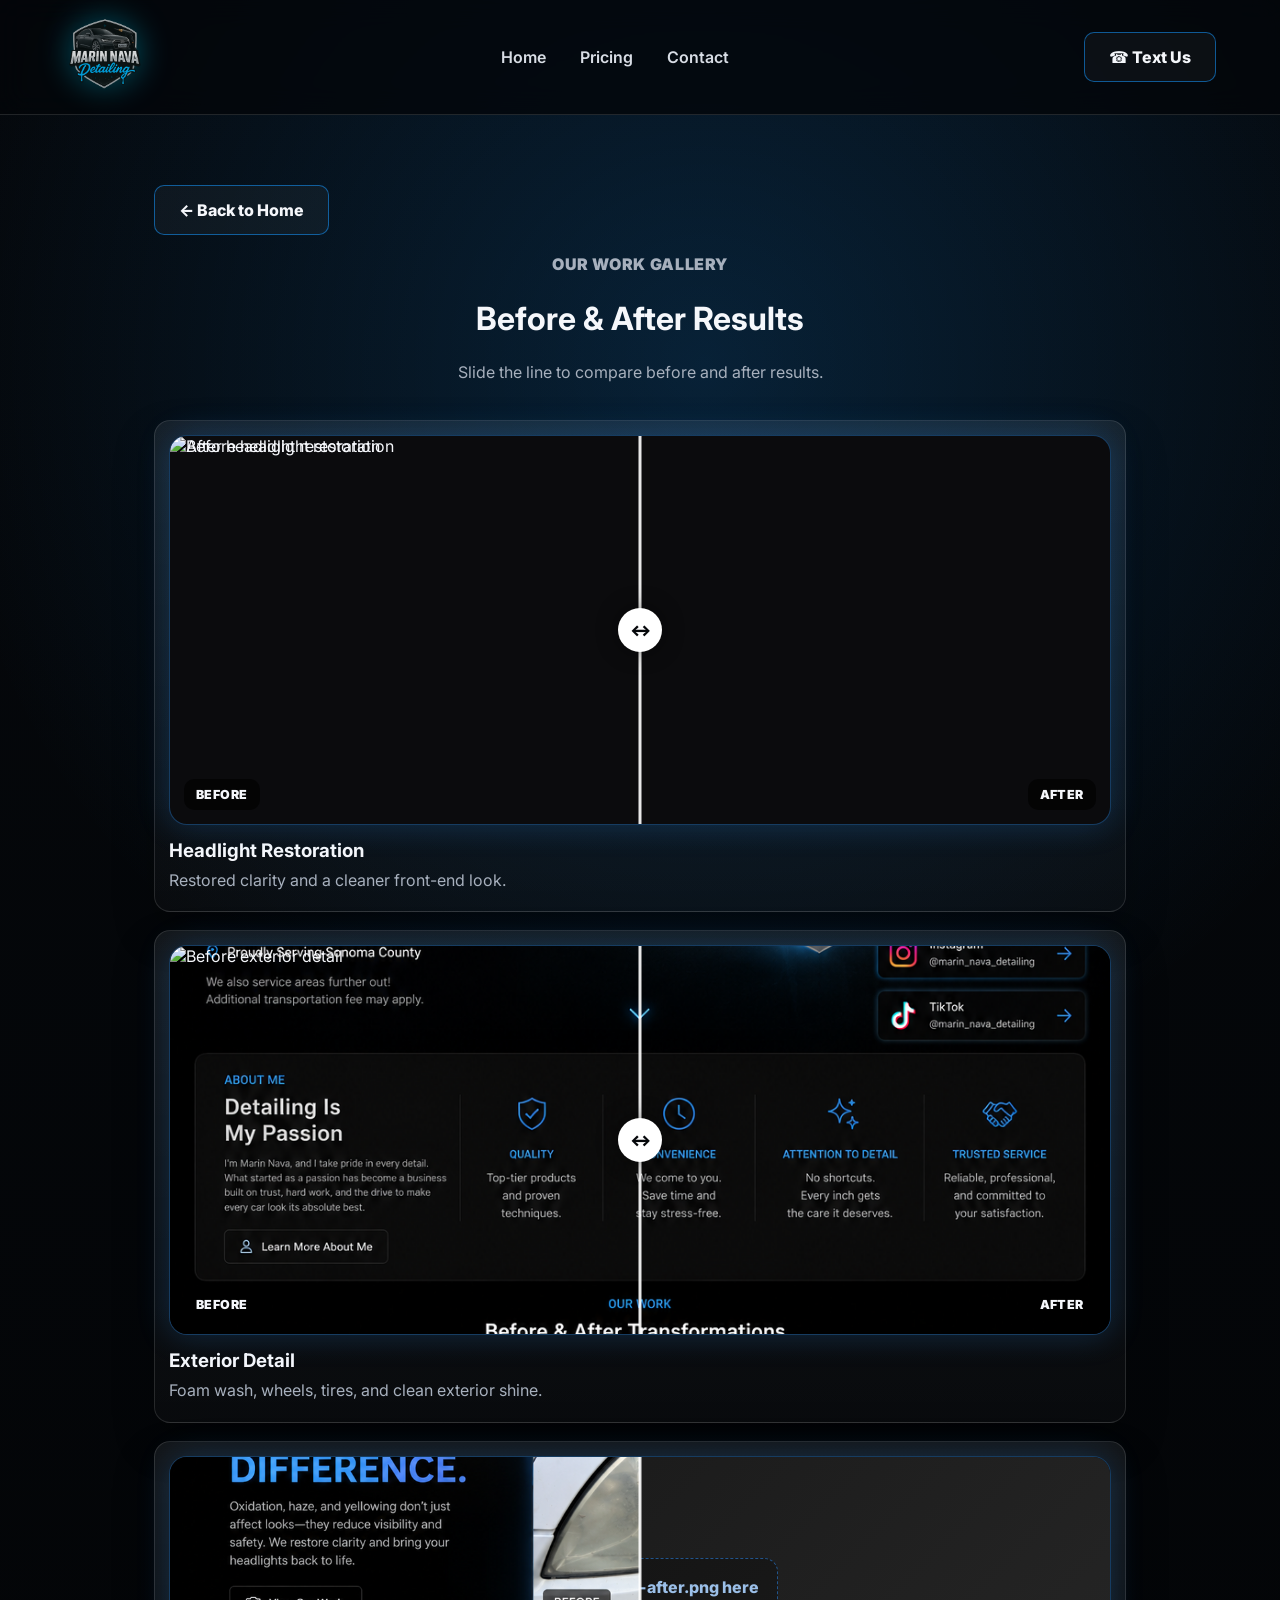
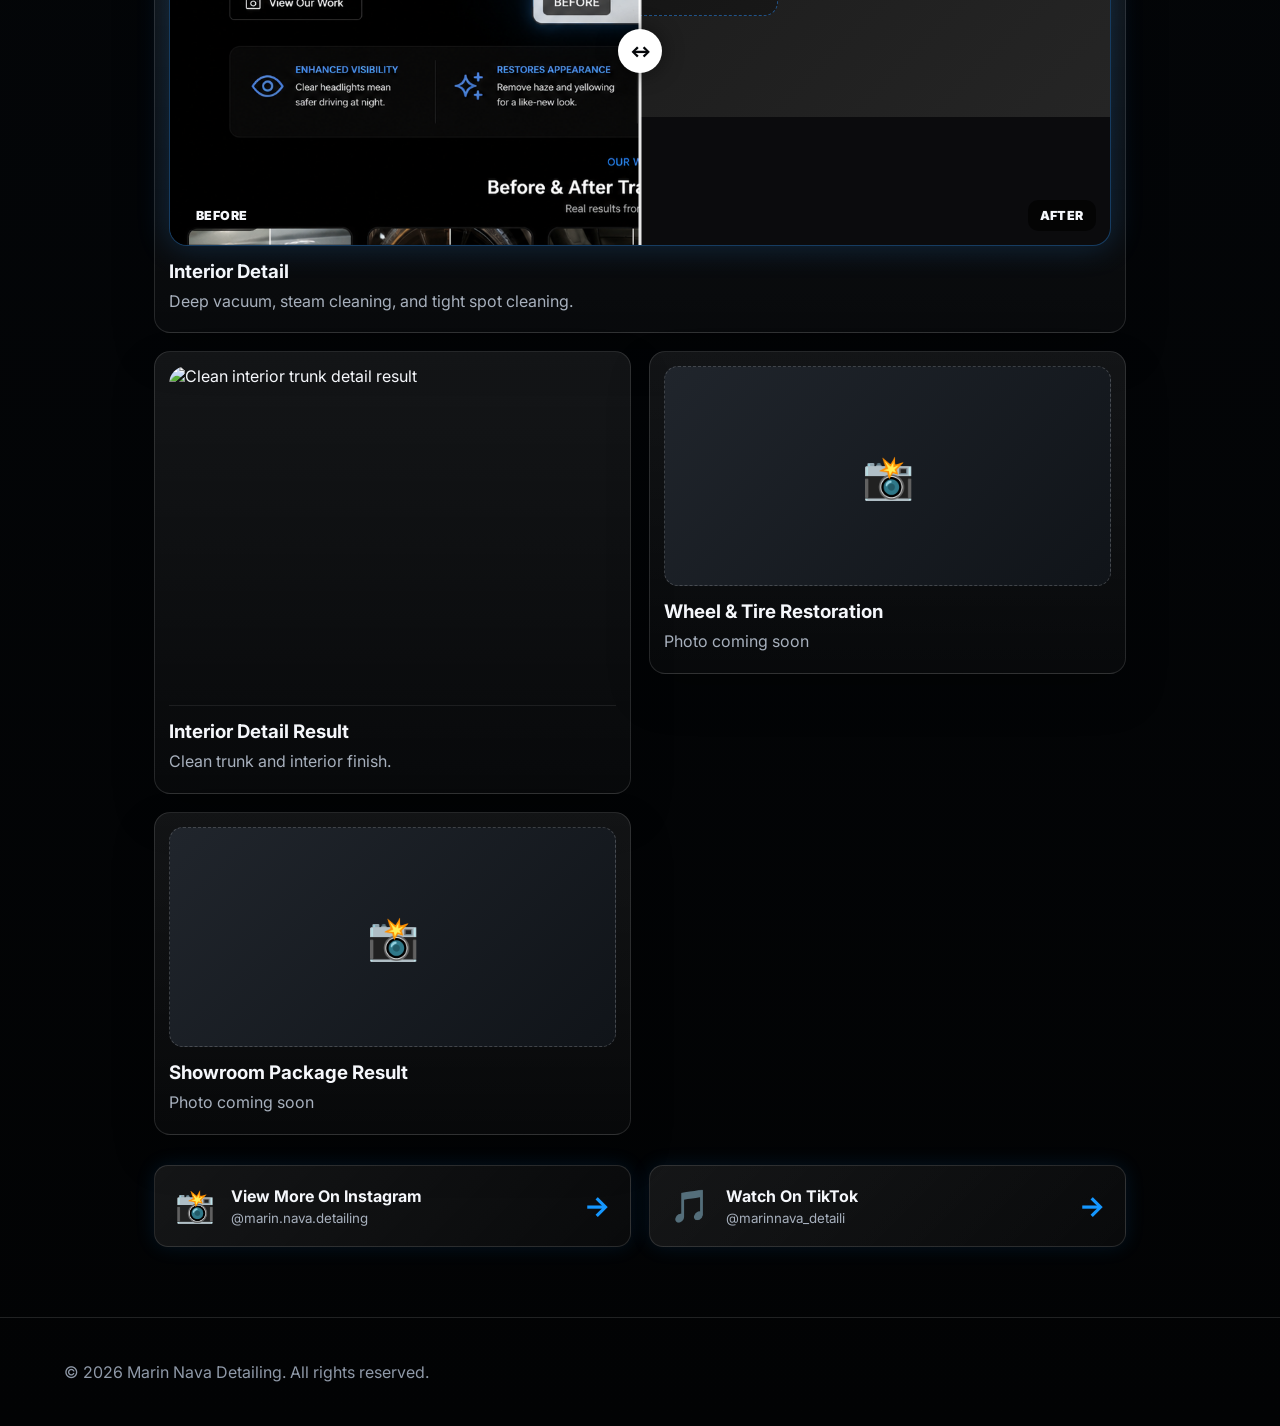
==== gallery.html @ 19e7c95a "Update gallery.html" ====
<!DOCTYPE html>
<html lang="en">
<head>
  <meta charset="UTF-8" />
  <meta name="viewport" content="width=device-width, initial-scale=1.0" />
  <title>Our Work Gallery | Marin Nava Detailing</title>
  <link rel="preconnect" href="https://fonts.googleapis.com">
  <link rel="preconnect" href="https://fonts.gstatic.com" crossorigin>
  <link href="https://fonts.googleapis.com/css2?family=Inter:wght@400;500;600;700;800;900&display=swap" rel="stylesheet">
  <link rel="stylesheet" href="styles.css" />
</head>
<body>
  <header class="site-header">
    <a href="index.html" class="brand"><img src="assets/logo.png" alt="Marin Nava Detailing logo" /></a>
    <nav class="nav"><a href="index.html">Home</a><a href="index.html#pricing">Pricing</a><a href="index.html#contact">Contact</a></nav>
    <a class="nav-cta" href="sms:7074777017">☎ Text Us</a>
  </header>

  <main class="gallery-page section-pad">
    <a class="btn ghost" href="index.html">← Back to Home</a>
    <div class="section-title">
      <p class="eyebrow">Our Work Gallery</p>
      <h1>Before & After Results</h1>
      <p>Slide the line to compare before and after results.</p>
    </div>

    <div class="gallery-grid">
      <article class="gallery-card wide-card">
        <div class="compare-slider" style="--position: 50%;">
          <img class="before-img" src="assets/gallery/headlight-before.png" alt="Before headlight restoration">
          <img class="after-img" src="assets/gallery/headlight-after.png" alt="After headlight restoration">
          <div class="slider-line"></div>
          <div class="slider-button">↔</div>
          <input type="range" min="0" max="100" value="50" aria-label="Move to compare before and after headlight restoration">
          <span class="before-label">Before</span><span class="after-label">After</span>
        </div>
        <h3>Headlight Restoration</h3>
        <p>Restored clarity and a cleaner front-end look.</p>
      </article>

      <article class="gallery-card wide-card">
        <div class="compare-slider" style="--position: 50%;">
          <img class="before-img" src="assets/gallery/exterior-before.png" alt="Before exterior detail">
          <img class="after-img" src="assets/gallery-4.png" alt="After exterior detail">
          <div class="slider-line"></div>
          <div class="slider-button">↔</div>
          <input type="range" min="0" max="100" value="50" aria-label="Move to compare before and after exterior detail">
          <span class="before-label">Before</span><span class="after-label">After</span>
        </div>
        <h3>Exterior Detail</h3>
        <p>Foam wash, wheels, tires, and clean exterior shine.</p>
      </article>

      <article class="gallery-card wide-card">
        <div class="compare-slider" style="--position: 50%;">
          <img class="before-img" src="assets/gallery-5.png" alt="Before interior detail">
          <div class="after-img missing-after"><span>Upload interior-after.png here</span></div>
          <div class="slider-line"></div>
          <div class="slider-button">↔</div>
          <input type="range" min="0" max="100" value="50" aria-label="Move to compare before and after interior detail">
          <span class="before-label">Before</span><span class="after-label">After</span>
        </div>
        <h3>Interior Detail</h3>
        <p>Deep vacuum, steam cleaning, and tight spot cleaning.</p>
      </article>

      <article class="gallery-card">
        <img class="gallery-photo" src="assets/gallery/interior-trunk-original.png" alt="Clean interior trunk detail result">
        <h3>Interior Detail Result</h3>
        <p>Clean trunk and interior finish.</p>
      </article>

      <article class="gallery-card"><div class="photo-placeholder">📸</div><h3>Wheel & Tire Restoration</h3><p>Photo coming soon</p></article>
      <article class="gallery-card"><div class="photo-placeholder">📸</div><h3>Showroom Package Result</h3><p>Photo coming soon</p></article>
    </div>

    <div class="gallery-socials">
      <a class="social-card" href="https://www.instagram.com/marin.nava.detailing?igsh=NTc4MTIwNjQ2YQ==" target="_blank" rel="noopener"><span class="social-icon">📸</span><span><strong>View More On Instagram</strong><small>@marin.nava.detailing</small></span><b>→</b></a>
      <a class="social-card" href="https://www.tiktok.com/@marinnava_detaili?_r=1&_t=ZP-96Pp8aWdC4l" target="_blank" rel="noopener"><span class="social-icon">🎵</span><span><strong>Watch On TikTok</strong><small>@marinnava_detaili</small></span><b>→</b></a>
    </div>
  </main>

  <footer><p>© 2026 Marin Nava Detailing. All rights reserved.</p></footer>
  <script src="script.js"></script>
</body>
</html>
---- styles.css ----
:root{
  --bg:#030609; --panel:#0a0d12; --panel2:#10141b; --text:#f5f7fb; --muted:#a7b0bd;
  --blue:#1597ff; --blue2:#00d9ff; --line:rgba(255,255,255,.12); --shadow:0 0 35px rgba(21,151,255,.22);
}
*{box-sizing:border-box} html{scroll-behavior:smooth} body{margin:0;font-family:Inter,system-ui,Arial,sans-serif;background:radial-gradient(circle at 55% 12%,rgba(21,151,255,.18),transparent 28%),linear-gradient(180deg,#05080c 0%,#020304 100%);color:var(--text)}
a{color:inherit;text-decoration:none}.site-header{position:sticky;top:0;z-index:50;display:flex;align-items:center;justify-content:space-between;padding:14px 5%;background:rgba(3,6,9,.78);backdrop-filter:blur(14px);border-bottom:1px solid var(--line)}.brand img{width:82px;height:82px;object-fit:contain;filter:drop-shadow(0 0 16px rgba(0,217,255,.35))}.nav{display:flex;gap:34px}.nav a{font-weight:600;color:#d8dde5}.nav a:hover{color:var(--blue)}.nav-cta,.btn{display:inline-flex;align-items:center;justify-content:center;gap:10px;border-radius:10px;padding:14px 24px;font-weight:800;border:1px solid rgba(21,151,255,.55);transition:.2s}.nav-cta,.btn.ghost{background:rgba(255,255,255,.04)}.btn.primary{background:linear-gradient(135deg,var(--blue),#1269e8);box-shadow:var(--shadow)}.btn:hover,.social-card:hover{transform:translateY(-2px);box-shadow:var(--shadow)}.section-pad{padding:70px 5%}.compact{margin:0 5%;border:1px solid var(--line);border-radius:18px;background:linear-gradient(135deg,rgba(255,255,255,.06),rgba(255,255,255,.02));box-shadow:0 0 40px rgba(0,0,0,.35)}
.hero{position:relative;min-height:760px;display:grid;grid-template-columns:1fr 330px;align-items:center;overflow:hidden}.hero-bg-logo{position:absolute;inset:0;display:flex;justify-content:center;align-items:center;pointer-events:none}.hero-bg-logo img{width:min(690px,62vw);opacity:.50;filter:drop-shadow(0 0 35px rgba(0,217,255,.35))}.hero-content{position:relative;z-index:2;max-width:560px}.eyebrow{color:var(--blue);text-transform:uppercase;letter-spacing:.04em;font-weight:900}.hero h1{font-size:clamp(48px,7vw,86px);line-height:.95;margin:10px 0 24px;text-transform:uppercase;letter-spacing:-.05em}.hero h1 span{display:block;color:var(--blue);font-style:italic;text-transform:none;font-size:.75em;letter-spacing:-.03em;text-shadow:0 0 22px rgba(21,151,255,.55)}.hero-copy{font-size:18px;line-height:1.7;color:#cdd3dd;max-width:500px}.hero-actions{display:flex;gap:16px;flex-wrap:wrap;margin:30px 0}.service-area{margin-top:36px;color:#dfe6ef}.service-area p{color:var(--muted);line-height:1.55}.social-stack{position:relative;z-index:3;display:grid;gap:18px}.social-card{display:grid;grid-template-columns:auto 1fr auto;gap:16px;align-items:center;min-width:300px;padding:20px;border:1px solid var(--line);border-radius:14px;background:linear-gradient(135deg,rgba(255,255,255,.08),rgba(255,255,255,.03));box-shadow:0 0 20px rgba(21,151,255,.12);transition:.2s}.social-icon{font-size:32px}.social-card small{display:block;color:var(--muted);margin-top:4px}.social-card b{font-size:28px;color:var(--blue)}
.about-card{display:grid;grid-template-columns:1fr 2.2fr;gap:34px;padding:36px}.about-text h2,.section-title h2,.pricing h2{font-size:34px;margin:8px 0}.about-text p,.section-title p,.pricing p{color:var(--muted);line-height:1.65}.value-grid{display:grid;grid-template-columns:repeat(4,1fr);gap:18px}.value-grid div{padding:22px;text-align:center;border-left:1px solid var(--line)}.value-grid span{font-size:38px}.value-grid h3{color:var(--blue);font-size:14px;text-transform:uppercase}.section-title{text-align:center;max-width:720px;margin:0 auto 34px}.services-grid{display:grid;grid-template-columns:repeat(4,1fr);gap:18px}.service-card,.price-card,.work-card,.gallery-card{border:1px solid var(--line);border-radius:16px;background:linear-gradient(180deg,rgba(255,255,255,.07),rgba(255,255,255,.025));padding:24px;box-shadow:0 20px 40px rgba(0,0,0,.25)}.service-card h3,.price-card h3{margin-top:0}.service-card strong,.price-card strong{font-size:26px;color:var(--blue2)}.service-card p,.price-card p,.gallery-card p{color:var(--muted);line-height:1.6}.work-grid{display:grid;grid-template-columns:repeat(4,1fr);gap:18px}.split-photo{height:170px;border-radius:12px;background:linear-gradient(90deg,#1a1f26 0 49%,#6e7782 50%,#11161c 51%);display:flex;align-items:end;justify-content:space-between;padding:16px;text-transform:uppercase;font-size:13px;font-weight:900}.work-card{padding:0;overflow:hidden}.work-card h3{padding:0 18px 18px}.centered{margin:24px auto 0;width:max-content}.pricing{display:grid;grid-template-columns:1.5fr 1fr;gap:36px;padding:34px}.pricing-grid{display:grid;grid-template-columns:repeat(4,1fr);gap:14px}.price-card{text-align:center;padding:20px}.price-cta{padding:28px;border-radius:16px;background:radial-gradient(circle at 80% 40%,rgba(21,151,255,.18),transparent 40%),rgba(0,0,0,.2)}.price-cta .btn{width:100%;margin-top:12px}footer{display:flex;justify-content:space-between;gap:20px;padding:28px 5%;color:#8f99a8;border-top:1px solid var(--line)}
.gallery-page{max-width:1180px;margin:0 auto}.gallery-grid{display:grid;grid-template-columns:repeat(3,1fr);gap:26px}.photo-placeholder{height:240px;border-radius:14px;background:linear-gradient(135deg,#20252c,#101419);display:grid;place-items:center;font-size:42px;border:1px dashed rgba(255,255,255,.18)}.gallery-card{padding:18px}.gallery-socials{display:grid;grid-template-columns:repeat(2,1fr);gap:18px;margin-top:30px}
@media(max-width:1000px){.nav{display:none}.hero{grid-template-columns:1fr;gap:40px}.hero-bg-logo img{width:92vw;opacity:.28}.about-card,.pricing{grid-template-columns:1fr}.value-grid,.services-grid,.work-grid,.pricing-grid,.gallery-grid{grid-template-columns:repeat(2,1fr)}}
@media(max-width:620px){.site-header{padding:10px 4%}.brand img{width:64px;height:64px}.nav-cta{padding:10px 12px}.section-pad{padding:48px 4%}.hero{min-height:auto}.hero h1{font-size:46px}.hero-actions,.gallery-socials{display:grid}.social-card{min-width:0}.value-grid,.services-grid,.work-grid,.pricing-grid,.gallery-grid{grid-template-columns:1fr}footer{display:block}.compact{margin:0 4%}}

/* Before/after compare slider */
.compare-slider {
  --position: 50%;
  position: relative;
  overflow: hidden;
  border-radius: 18px;
  min-height: 280px;
  background: #0b0b0d;
  border: 1px solid rgba(43, 151, 255, 0.35);
  box-shadow: 0 0 32px rgba(43, 151, 255, 0.22);
}
.compare-slider.small {
  min-height: 190px;
  border-radius: 16px 16px 0 0;
  border: 0;
  box-shadow: none;
}
.compare-slider img {
  position: absolute;
  inset: 0;
  width: 100%;
  height: 100%;
  object-fit: cover;
}
.compare-slider .before-img {
  clip-path: inset(0 calc(100% - var(--position)) 0 0);
  z-index: 2;
}
.compare-slider .after-img { z-index: 1; }
.compare-slider input[type="range"] {
  position: absolute;
  inset: 0;
  z-index: 5;
  width: 100%;
  height: 100%;
  opacity: 0;
  cursor: ew-resize;
}
.slider-line {
  position: absolute;
  z-index: 3;
  top: 0;
  bottom: 0;
  left: var(--position);
  width: 3px;
  background: rgba(255,255,255,0.9);
  transform: translateX(-50%);
}
.slider-button {
  position: absolute;
  z-index: 4;
  left: var(--position);
  top: 50%;
  transform: translate(-50%, -50%);
  display: grid;
  place-items: center;
  width: 44px;
  height: 44px;
  border-radius: 999px;
  background: #fff;
  color: #05070a;
  font-weight: 900;
  box-shadow: 0 0 22px rgba(0,0,0,0.45);
}
.before-label,
.after-label {
  position: absolute;
  z-index: 4;
  bottom: 14px;
  padding: 8px 12px;
  border-radius: 10px;
  background: rgba(0,0,0,0.66);
  text-transform: uppercase;
  font-weight: 900;
  font-size: 0.78rem;
  letter-spacing: 0.04em;
}
.before-label { left: 14px; }
.after-label { right: 14px; }
.highlight-card { border-color: rgba(43,151,255,0.8); box-shadow: 0 0 24px rgba(43,151,255,0.25); }
.wide-card { grid-column: span 2; }
.pricing-label { margin: 22px 0 12px; color: #fff; }
.addons-panel {
  padding: 28px;
  border: 1px solid rgba(255,255,255,0.12);
  border-radius: 22px;
  background: linear-gradient(180deg, rgba(255,255,255,0.06), rgba(255,255,255,0.02));
}
.addons-panel h3 { margin-top: 0; color: #fff; }
.addon-row {
  display: flex;
  justify-content: space-between;
  gap: 16px;
  padding: 14px 0;
  border-bottom: 1px solid rgba(255,255,255,0.1);
}
.addon-row strong { color: #fff; white-space: nowrap; }
.coming-soon { opacity: 0.8; }
.fine-print { color: #aaa; font-size: 0.9rem; }

@media (max-width: 800px) {
  .wide-card { grid-column: span 1; }
  .compare-slider { min-height: 230px; }
}

.gallery-photo {
  width: 100%;
  height: 260px;
  object-fit: cover;
  display: block;
  border-radius: 18px 18px 0 0;
  border-bottom: 1px solid rgba(255,255,255,.08);
}
.missing-after{display:flex;align-items:center;justify-content:center;background:linear-gradient(135deg,#161616,#252525);color:#9bbfe8;font-weight:800;text-align:center;min-height:260px}.missing-after span{padding:18px;border:1px dashed rgba(45,145,255,.5);border-radius:14px;background:rgba(0,0,0,.25)}


/* FINAL FIX: compact gallery so photos do not take over the screen */
.gallery-page{max-width:1100px;}
.gallery-grid{grid-template-columns:repeat(2,minmax(0,1fr));gap:18px;align-items:start;}
.gallery-card{padding:14px;}
.gallery-card h3{margin:14px 0 6px;}
.gallery-card p{margin:0 0 4px;}
.compare-slider{min-height:0;height:clamp(230px,36vw,390px);}
.compare-slider.small{height:190px;min-height:0;}
.gallery-photo{height:clamp(220px,32vw,340px);object-fit:cover;}
.photo-placeholder{height:220px;}
.work-grid{grid-template-columns:repeat(3,1fr);}
.pricing-grid{grid-template-columns:repeat(3,1fr);}
@media(max-width:760px){
  .gallery-grid{grid-template-columns:1fr;}
  .compare-slider{height:260px;}
  .gallery-photo{height:260px;}
  .work-grid,.pricing-grid{grid-template-columns:1fr;}
}
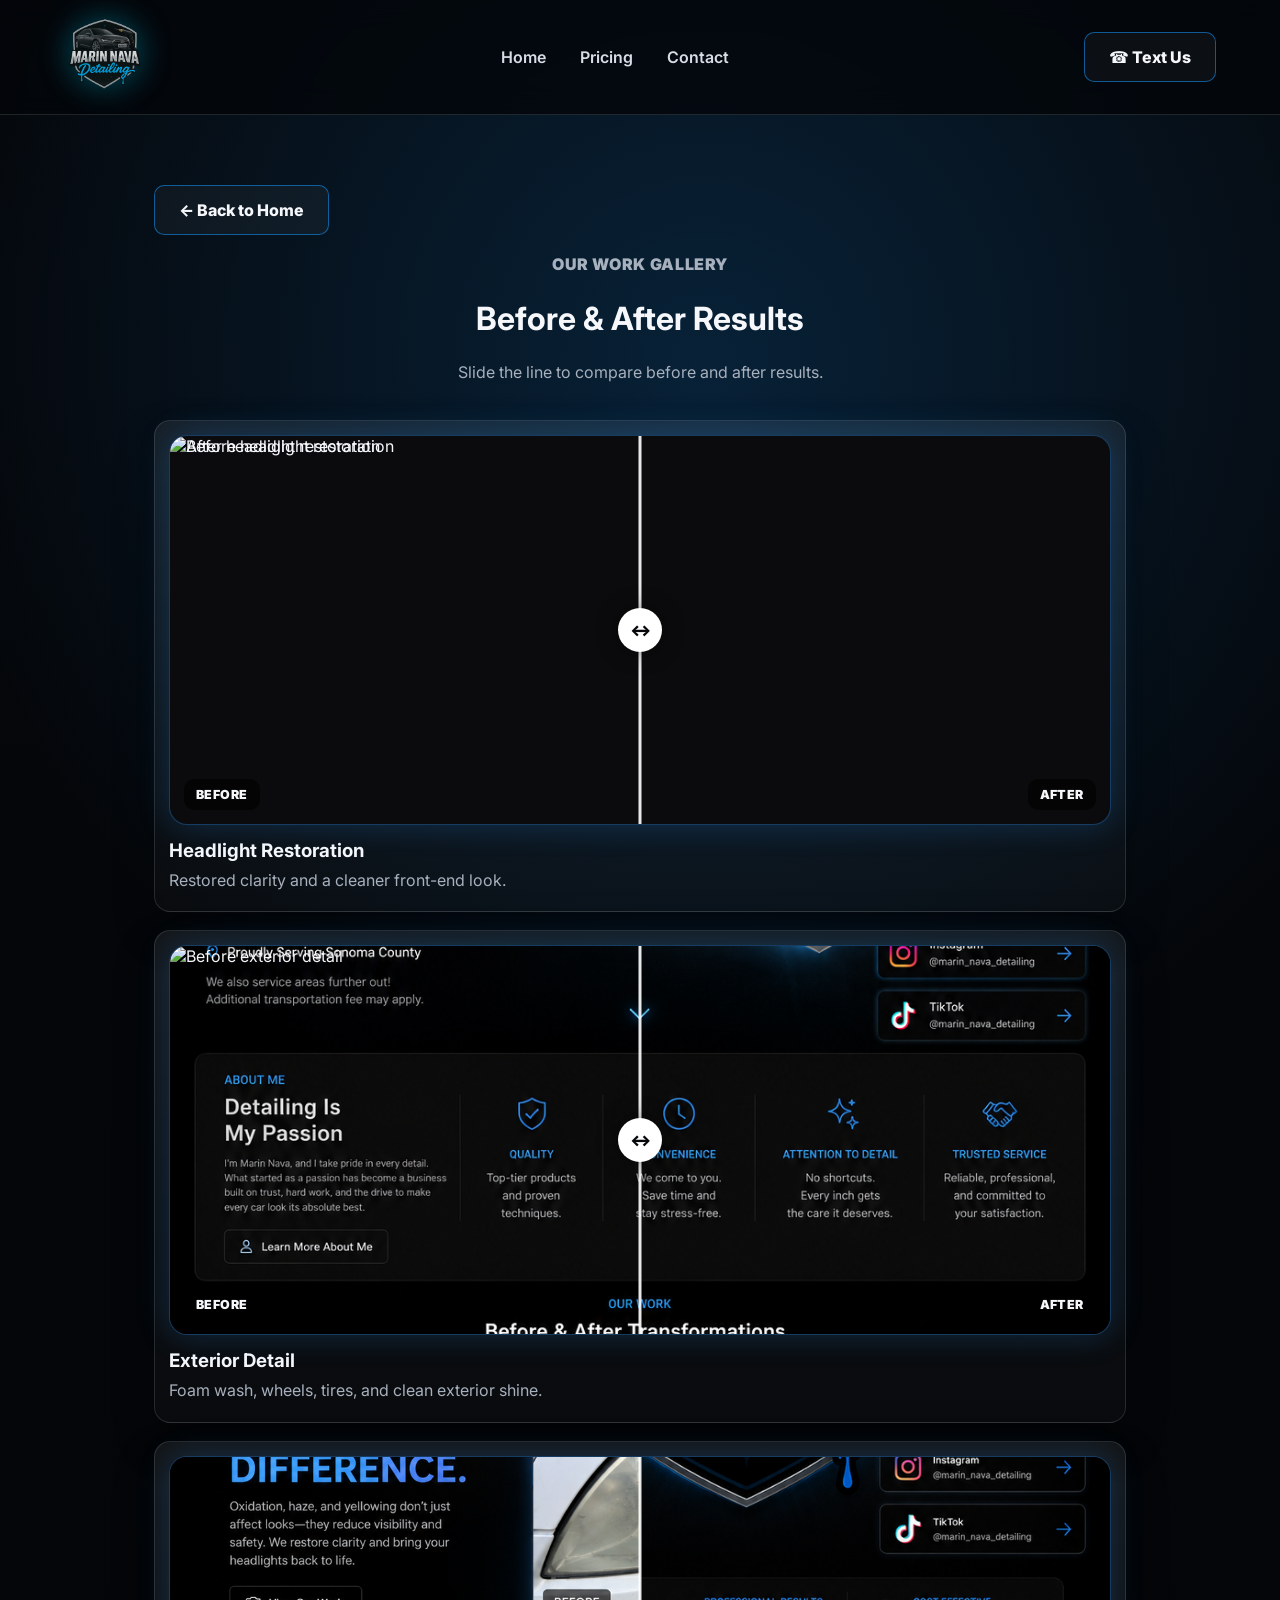
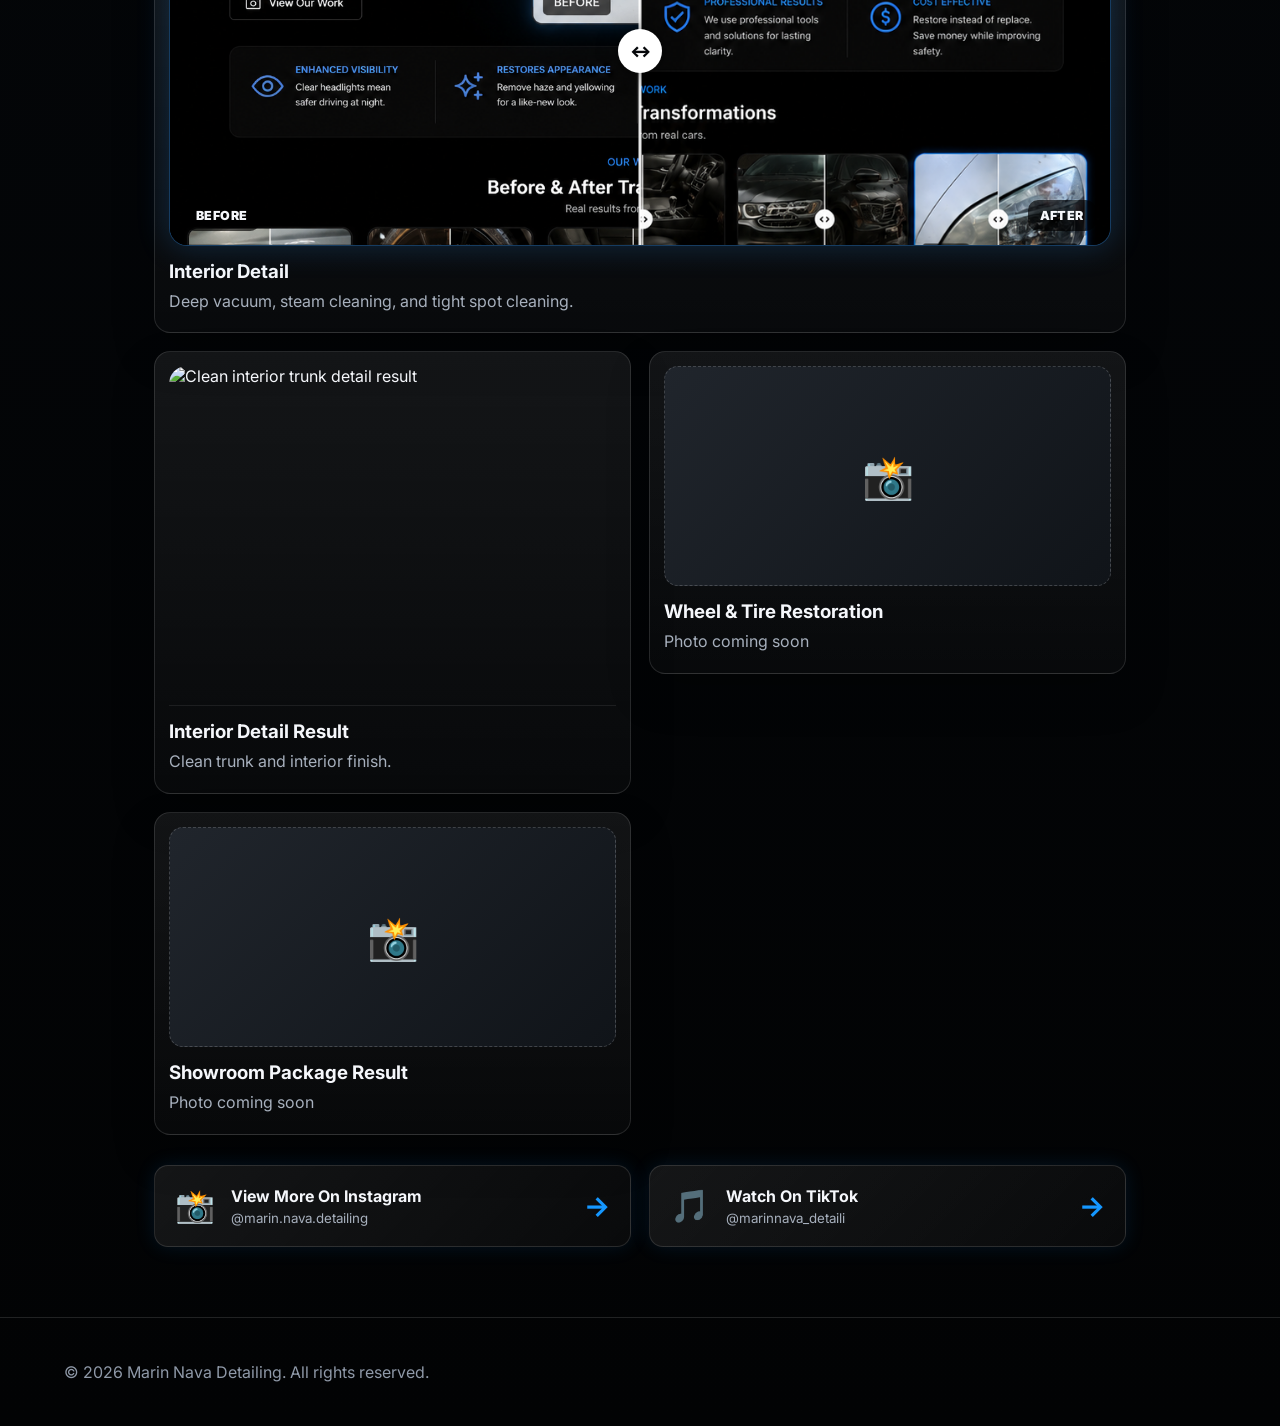
==== commit 720b80fd: "Update gallery.html" ====
--- a/gallery.html
+++ b/gallery.html
@@ -54,7 +54,7 @@
       <article class="gallery-card wide-card">
         <div class="compare-slider" style="--position: 50%;">
           <img class="before-img" src="assets/gallery-5.png" alt="Before interior detail">
-          <div class="after-img missing-after"><span>Upload interior-after.png here</span></div>
+          <img class="after-img" src="assets/gallery-6.png" alt="After interior detail">
           <div class="slider-line"></div>
           <div class="slider-button">↔</div>
           <input type="range" min="0" max="100" value="50" aria-label="Move to compare before and after interior detail">
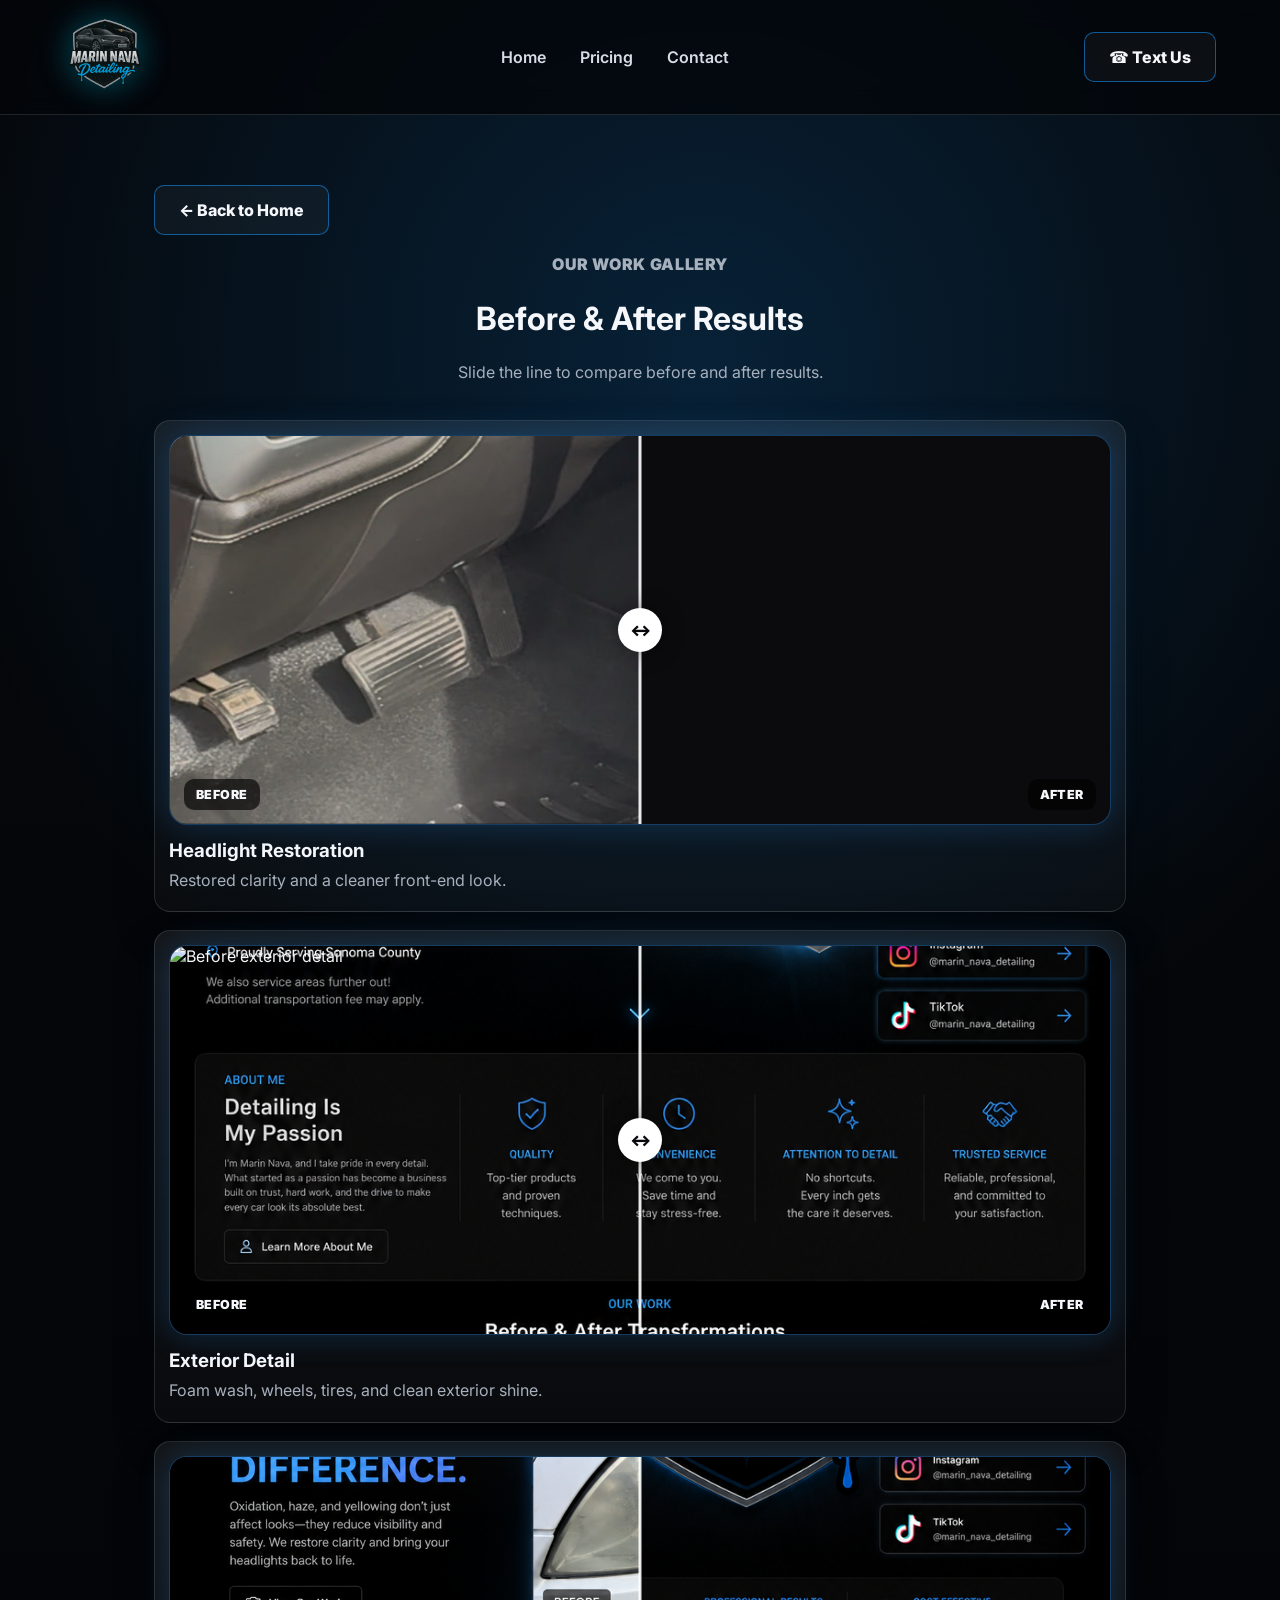
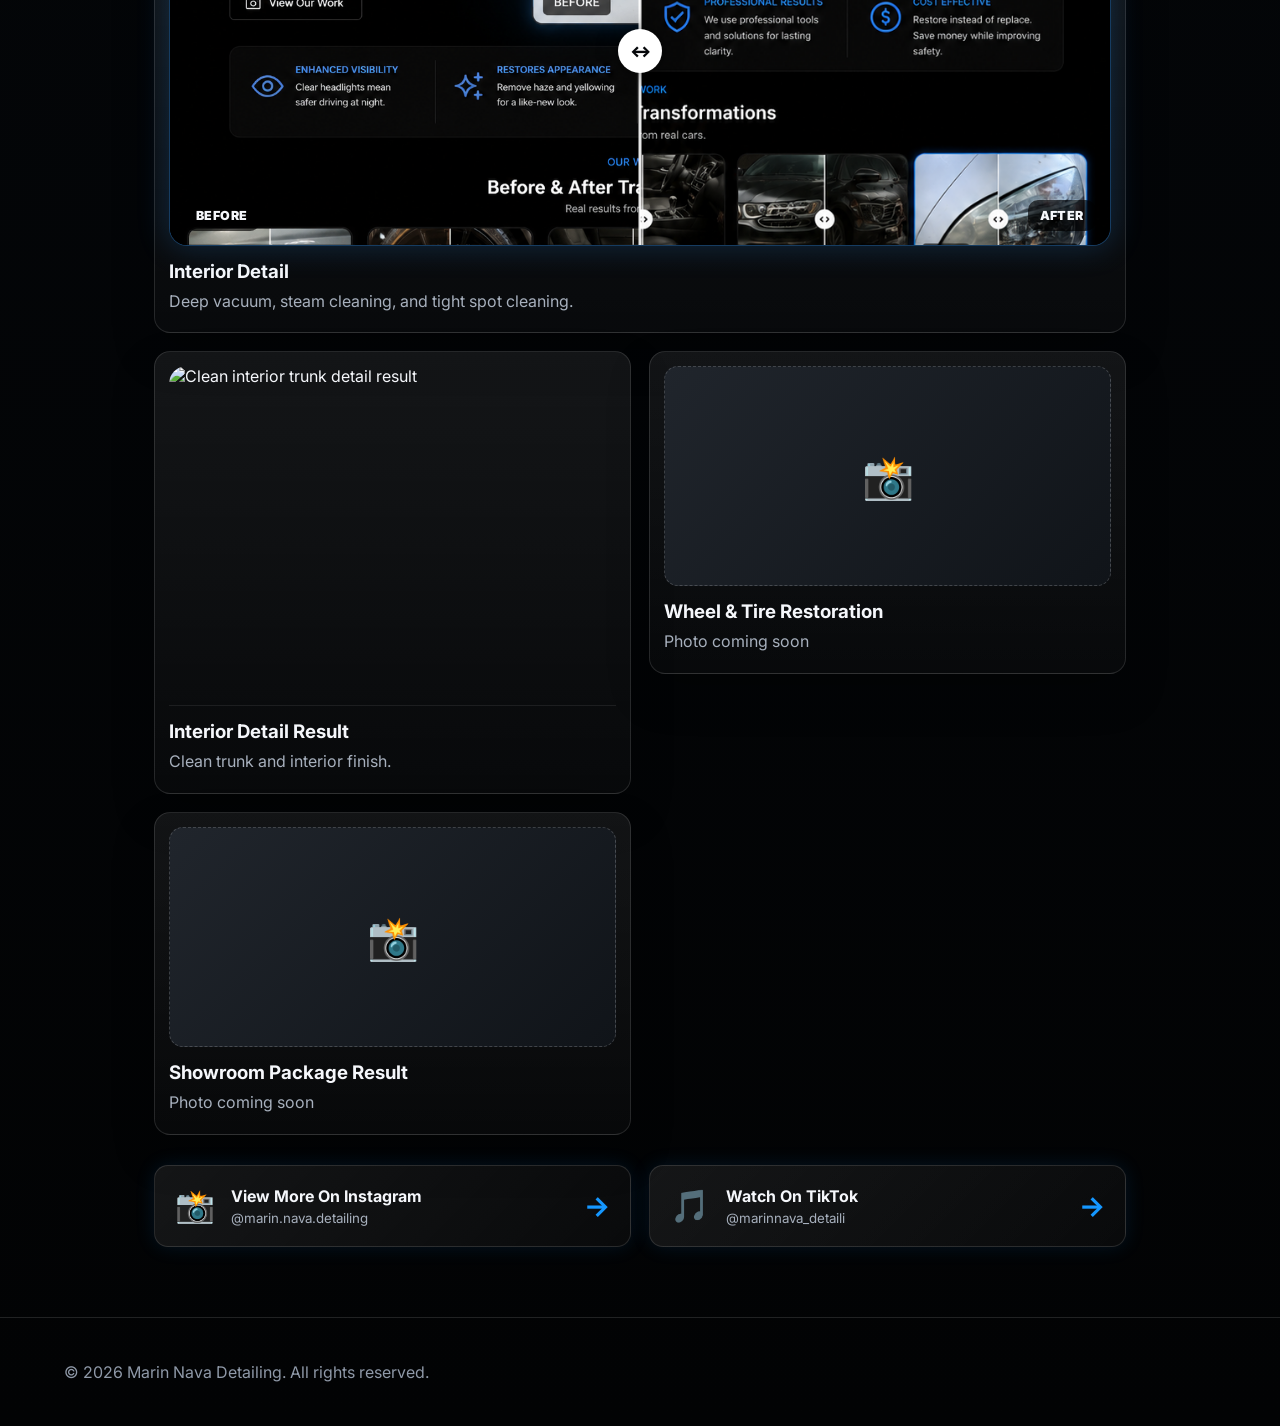
==== commit 0c175723: "Update gallery.html" ====
--- a/gallery.html
+++ b/gallery.html
@@ -27,7 +27,7 @@
     <div class="gallery-grid">
       <article class="gallery-card wide-card">
         <div class="compare-slider" style="--position: 50%;">
-          <img class="before-img" src="assets/gallery/headlight-before.png" alt="Before headlight restoration">
+          <img class="before-img" src="assets/gallery-1.png" alt="Before headlight restoration">
           <img class="after-img" src="assets/gallery/headlight-after.png" alt="After headlight restoration">
           <div class="slider-line"></div>
           <div class="slider-button">↔</div>
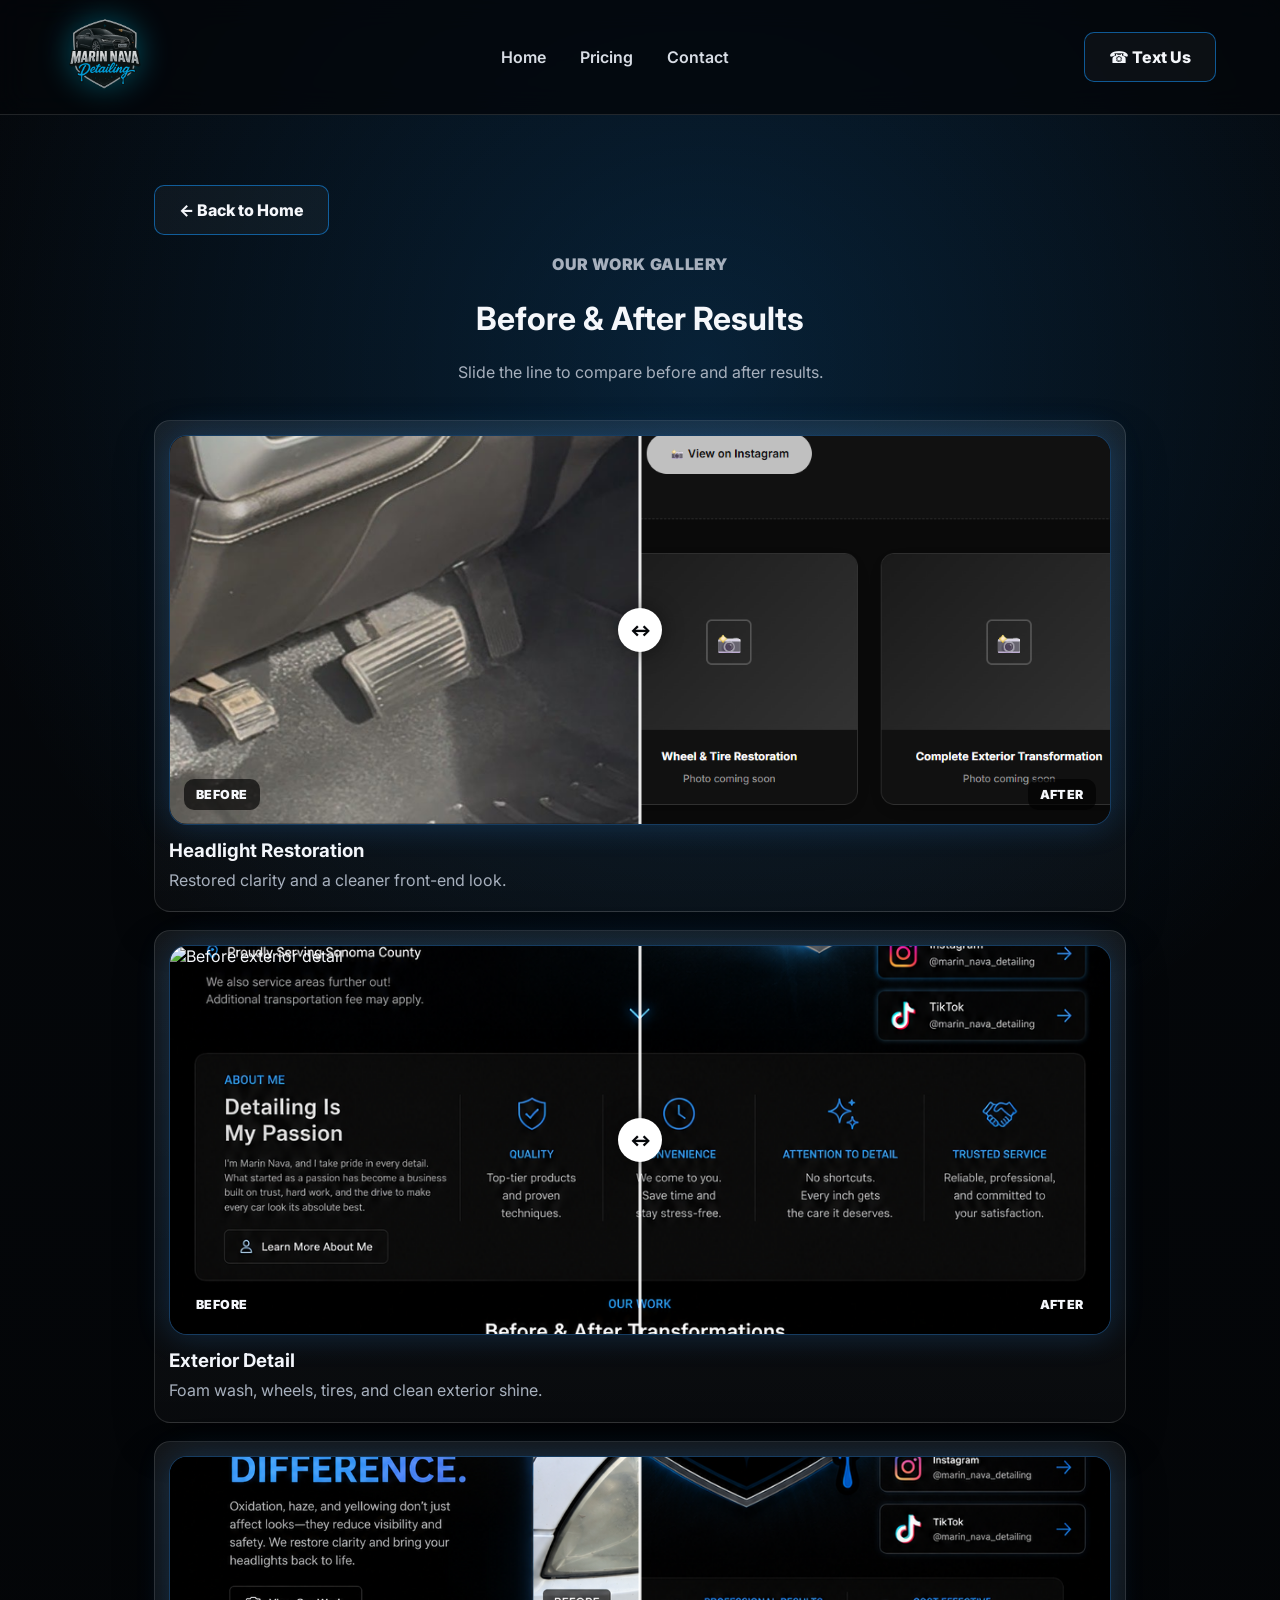
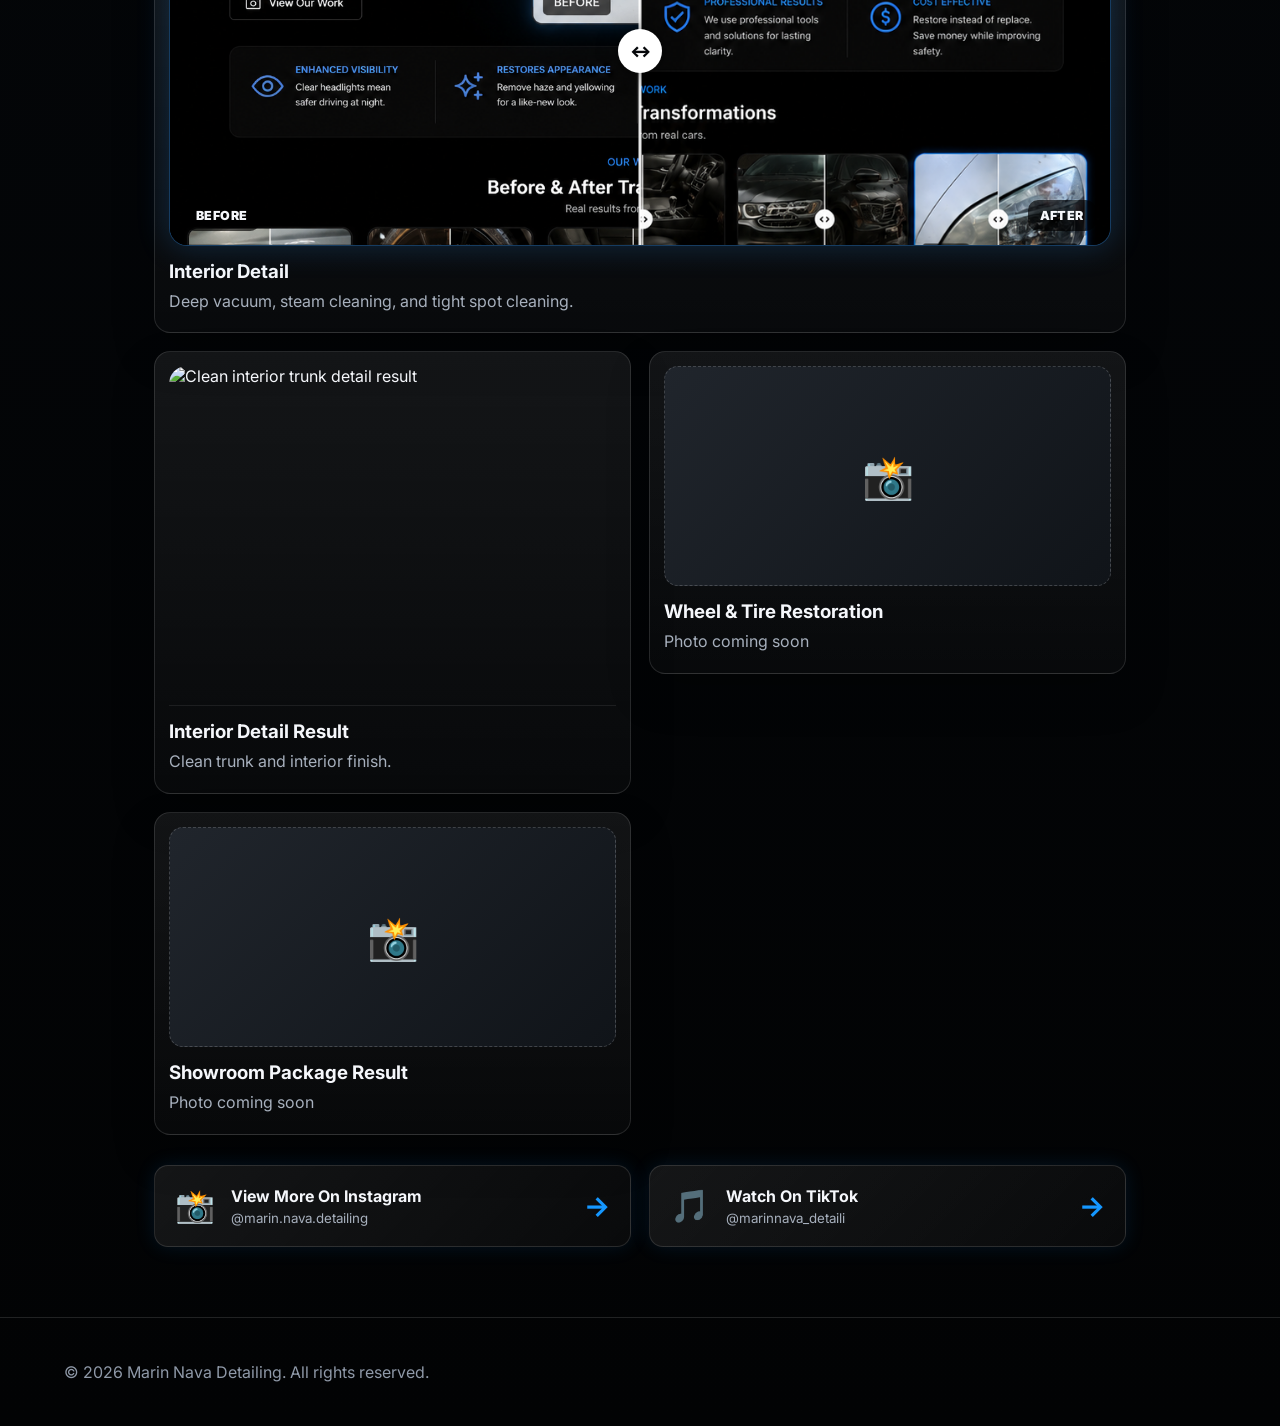
==== commit da51ad99: "Update gallery.html" ====
--- a/gallery.html
+++ b/gallery.html
@@ -28,7 +28,7 @@
       <article class="gallery-card wide-card">
         <div class="compare-slider" style="--position: 50%;">
           <img class="before-img" src="assets/gallery-1.png" alt="Before headlight restoration">
-          <img class="after-img" src="assets/gallery/headlight-after.png" alt="After headlight restoration">
+          <img class="after-img" src="assets/gallery-2.png" alt="After headlight restoration">
           <div class="slider-line"></div>
           <div class="slider-button">↔</div>
           <input type="range" min="0" max="100" value="50" aria-label="Move to compare before and after headlight restoration">
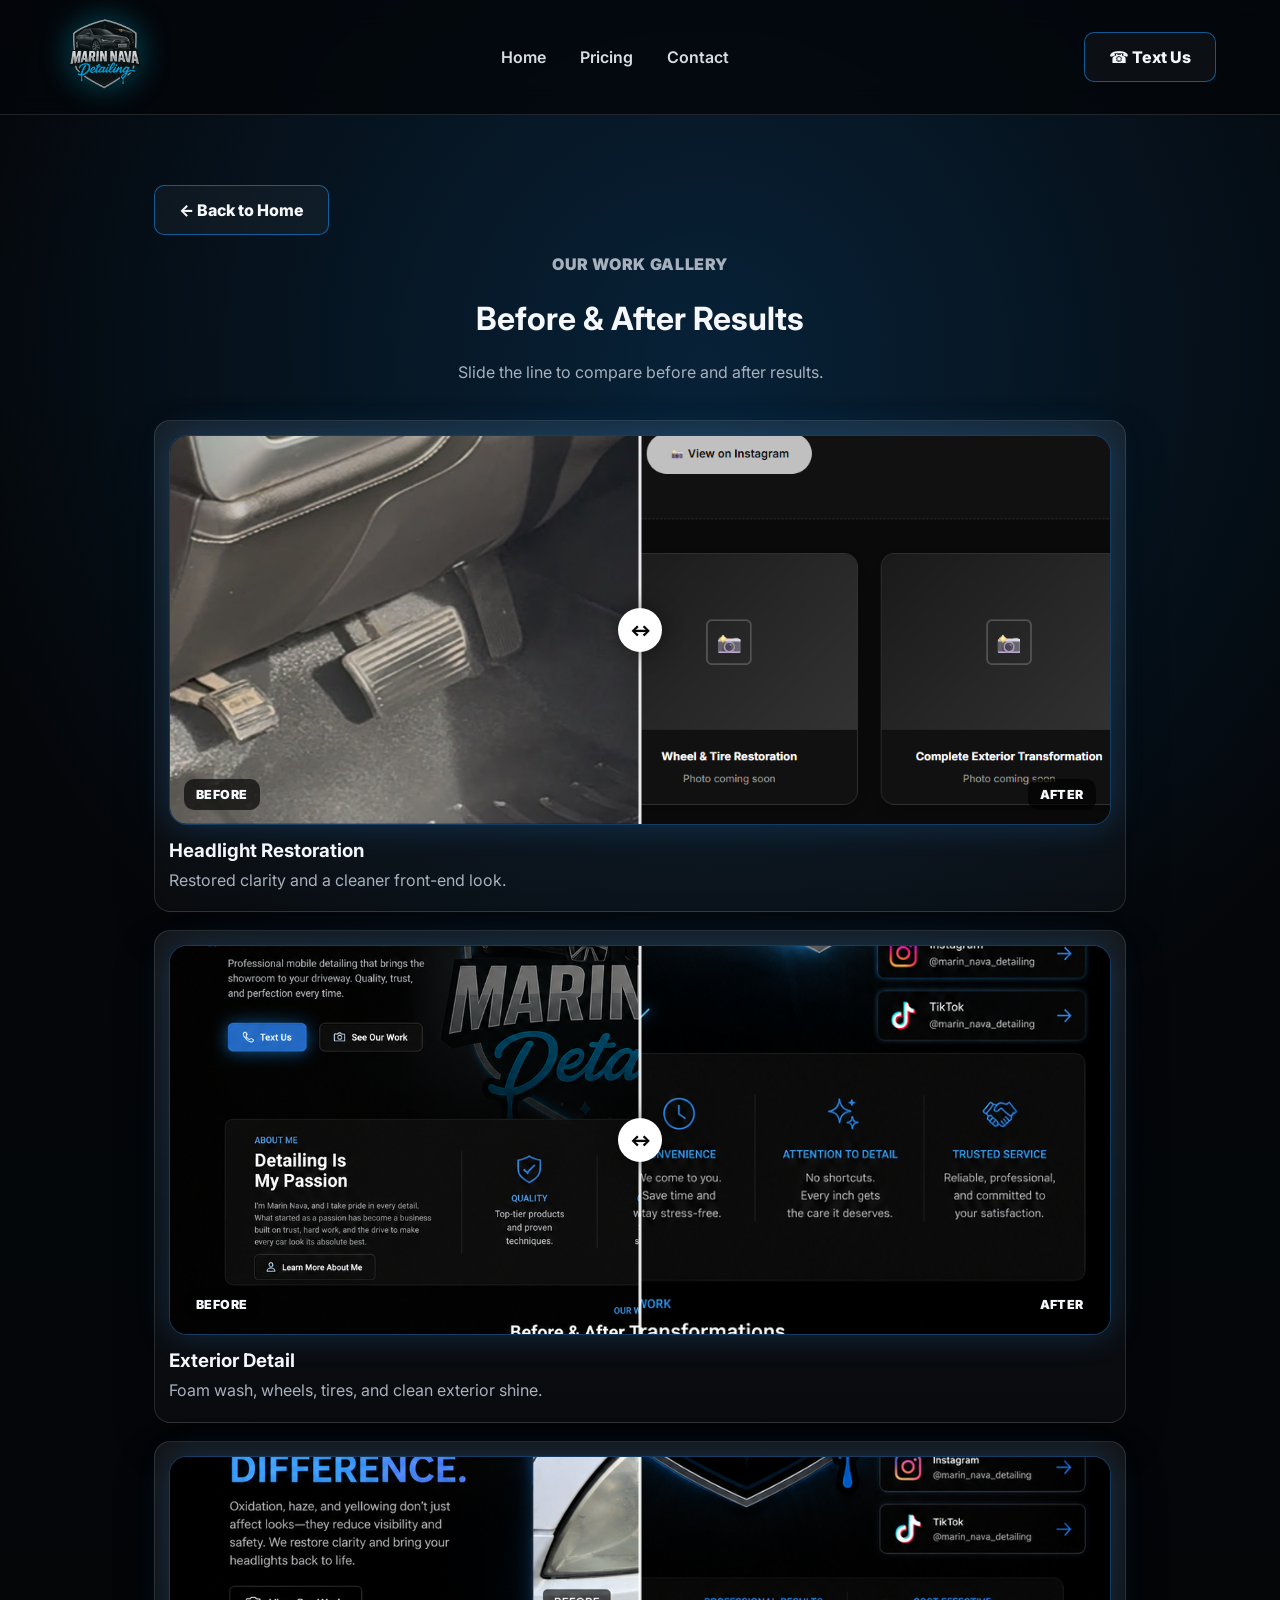
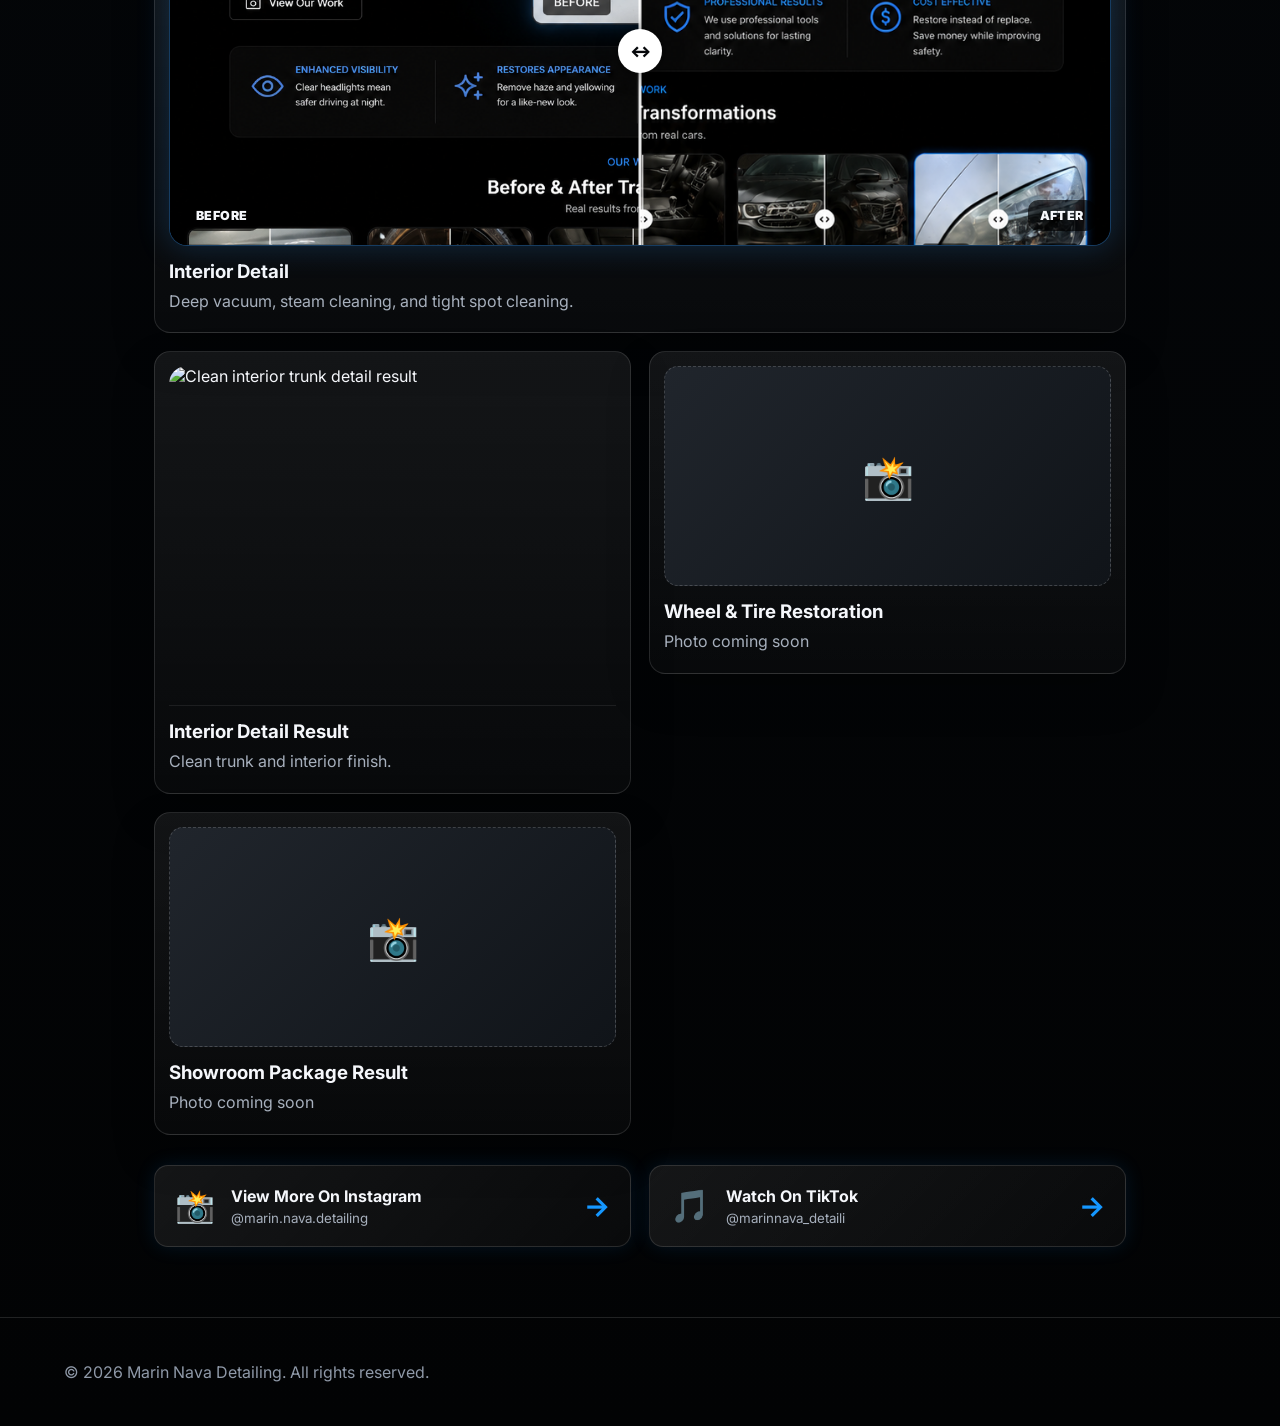
==== commit 5eadce7e: "Update gallery.html" ====
--- a/gallery.html
+++ b/gallery.html
@@ -40,7 +40,7 @@
 
       <article class="gallery-card wide-card">
         <div class="compare-slider" style="--position: 50%;">
-          <img class="before-img" src="assets/gallery/exterior-before.png" alt="Before exterior detail">
+          <img class="before-img" src="assets/gallery-3.png" alt="Before exterior detail">
           <img class="after-img" src="assets/gallery-4.png" alt="After exterior detail">
           <div class="slider-line"></div>
           <div class="slider-button">↔</div>
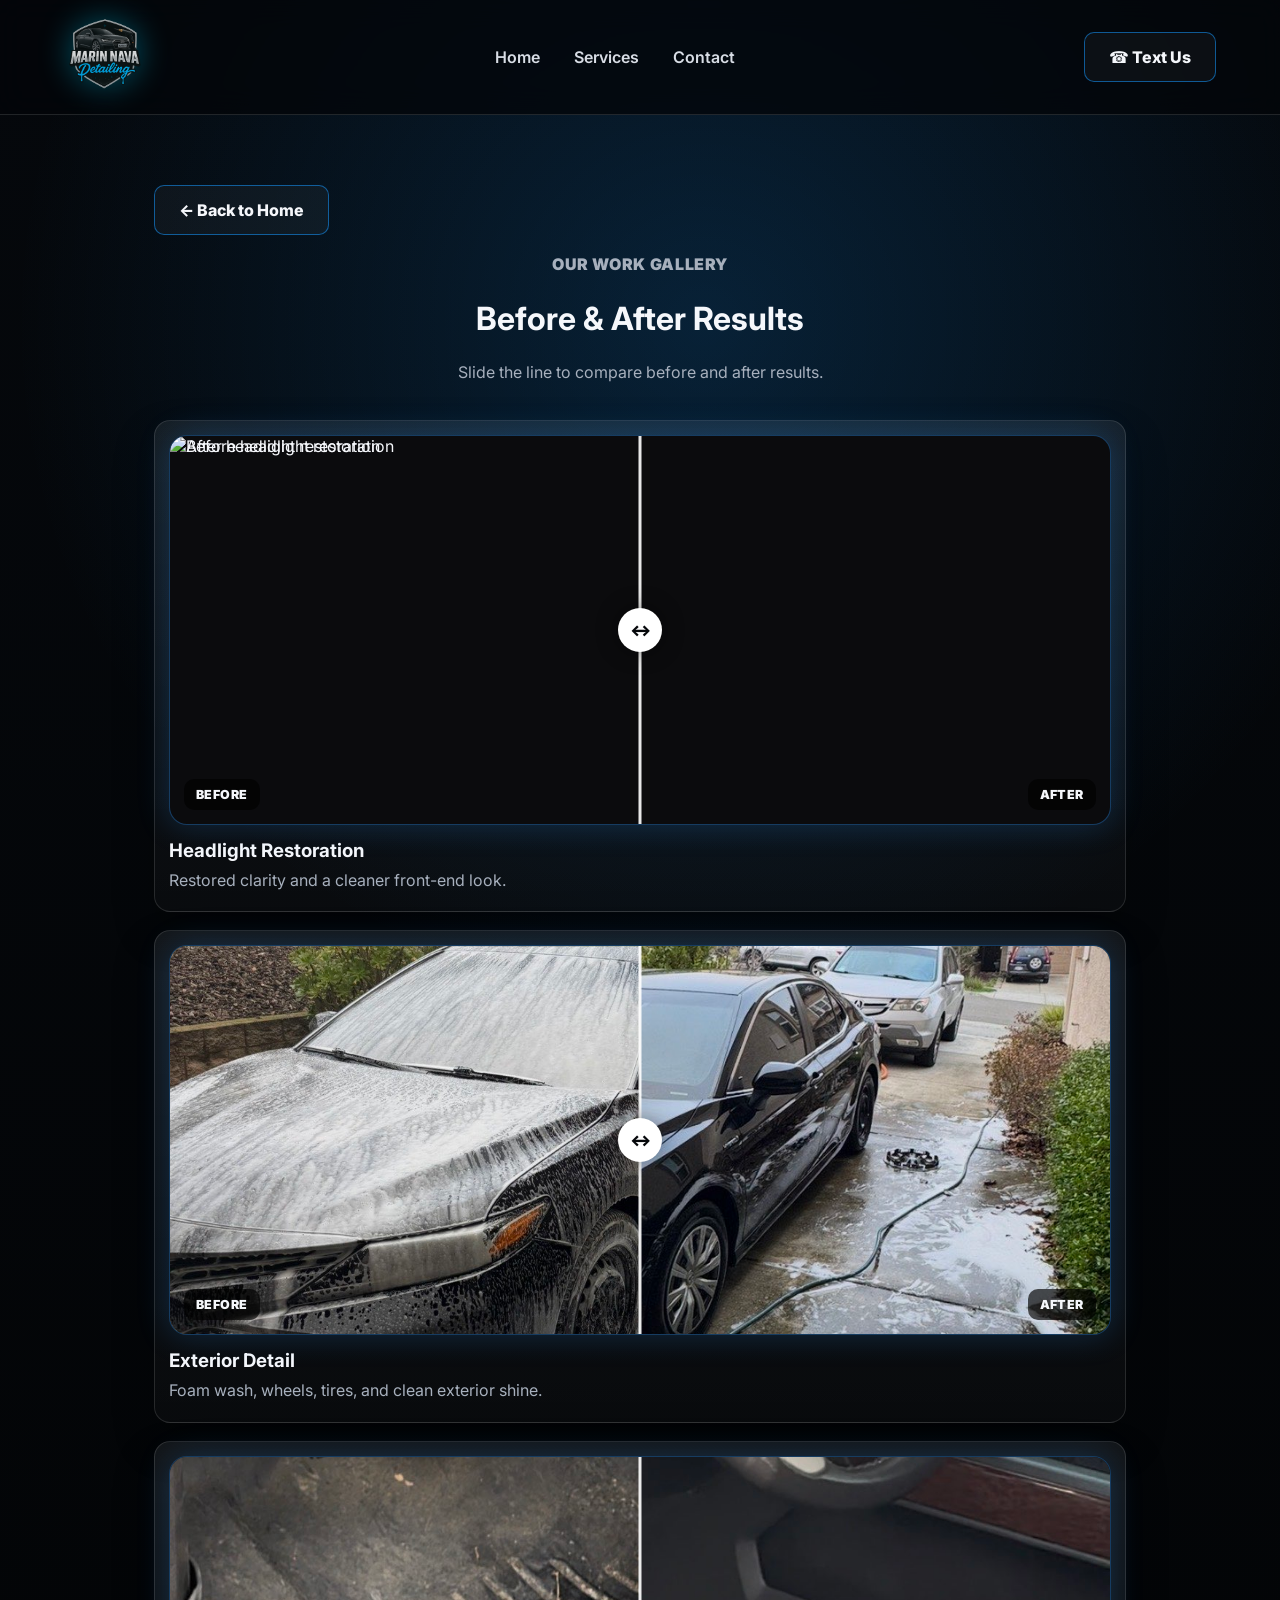
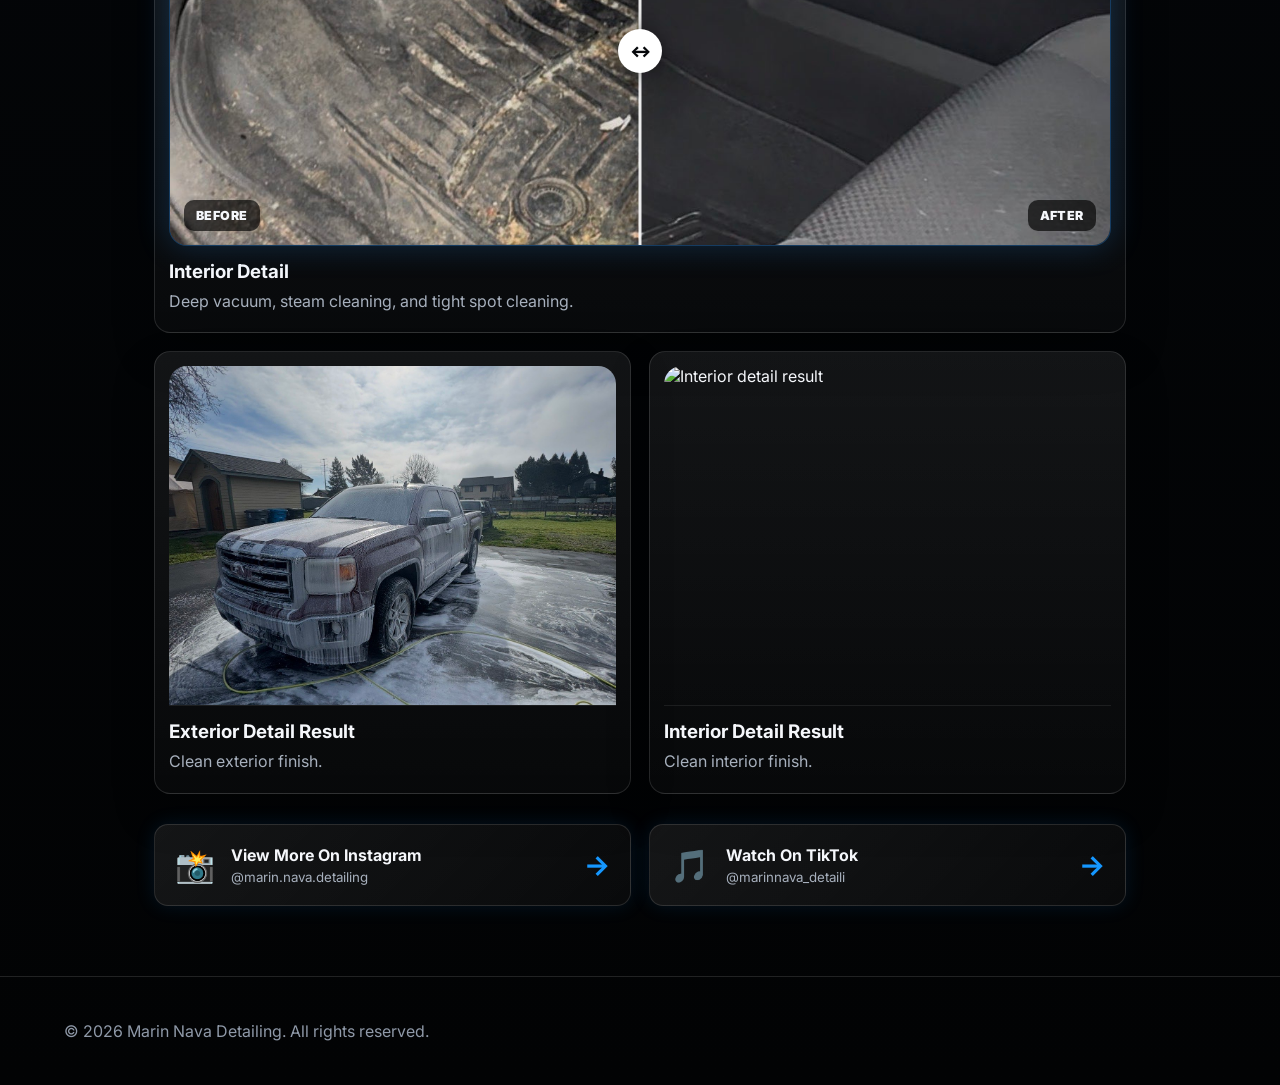
==== commit e2ec5272: "Add files via upload" ====
--- a/gallery.html
+++ b/gallery.html
@@ -12,12 +12,17 @@
 <body>
   <header class="site-header">
     <a href="index.html" class="brand"><img src="assets/logo.png" alt="Marin Nava Detailing logo" /></a>
-    <nav class="nav"><a href="index.html">Home</a><a href="index.html#pricing">Pricing</a><a href="index.html#contact">Contact</a></nav>
+    <nav class="nav">
+      <a href="index.html">Home</a>
+      <a href="index.html#services">Services</a>
+      <a href="index.html#contact">Contact</a>
+    </nav>
     <a class="nav-cta" href="sms:7074777017">☎ Text Us</a>
   </header>
 
   <main class="gallery-page section-pad">
     <a class="btn ghost" href="index.html">← Back to Home</a>
+
     <div class="section-title">
       <p class="eyebrow">Our Work Gallery</p>
       <h1>Before & After Results</h1>
@@ -25,10 +30,11 @@
     </div>
 
     <div class="gallery-grid">
+
       <article class="gallery-card wide-card">
         <div class="compare-slider" style="--position: 50%;">
-          <img class="before-img" src="assets/gallery-1.png" alt="Before headlight restoration">
-          <img class="after-img" src="assets/gallery-2.png" alt="After headlight restoration">
+          <img class="before-img" src="assets/gallery/headlight-before.jpg" alt="Before headlight restoration">
+          <img class="after-img" src="assets/gallery/headlight-after.jpg" alt="After headlight restoration">
           <div class="slider-line"></div>
           <div class="slider-button">↔</div>
           <input type="range" min="0" max="100" value="50" aria-label="Move to compare before and after headlight restoration">
@@ -40,8 +46,8 @@
 
       <article class="gallery-card wide-card">
         <div class="compare-slider" style="--position: 50%;">
-          <img class="before-img" src="assets/gallery-3.png" alt="Before exterior detail">
-          <img class="after-img" src="assets/gallery-4.png" alt="After exterior detail">
+          <img class="before-img" src="assets/gallery/exterior-before.jpg" alt="Before exterior detail">
+          <img class="after-img" src="assets/gallery/exterior-after.jpg" alt="After exterior detail">
           <div class="slider-line"></div>
           <div class="slider-button">↔</div>
           <input type="range" min="0" max="100" value="50" aria-label="Move to compare before and after exterior detail">
@@ -53,8 +59,8 @@
 
       <article class="gallery-card wide-card">
         <div class="compare-slider" style="--position: 50%;">
-          <img class="before-img" src="assets/gallery-5.png" alt="Before interior detail">
-          <img class="after-img" src="assets/gallery-6.png" alt="After interior detail">
+          <img class="before-img" src="assets/gallery/interior-before.jpg" alt="Before interior detail">
+          <img class="after-img" src="assets/gallery/interior-after.jpg" alt="After interior detail">
           <div class="slider-line"></div>
           <div class="slider-button">↔</div>
           <input type="range" min="0" max="100" value="50" aria-label="Move to compare before and after interior detail">
@@ -65,22 +71,37 @@
       </article>
 
       <article class="gallery-card">
-        <img class="gallery-photo" src="assets/gallery/interior-trunk-original.png" alt="Clean interior trunk detail result">
-        <h3>Interior Detail Result</h3>
-        <p>Clean trunk and interior finish.</p>
+        <img class="gallery-photo" src="assets/gallery/exterior-standalone.jpg" alt="Exterior detail result">
+        <h3>Exterior Detail Result</h3>
+        <p>Clean exterior finish.</p>
       </article>
 
-      <article class="gallery-card"><div class="photo-placeholder">📸</div><h3>Wheel & Tire Restoration</h3><p>Photo coming soon</p></article>
-      <article class="gallery-card"><div class="photo-placeholder">📸</div><h3>Showroom Package Result</h3><p>Photo coming soon</p></article>
+      <article class="gallery-card">
+        <img class="gallery-photo" src="assets/gallery/interior-standalone.jpg" alt="Interior detail result">
+        <h3>Interior Detail Result</h3>
+        <p>Clean interior finish.</p>
+      </article>
+
     </div>
 
     <div class="gallery-socials">
-      <a class="social-card" href="https://www.instagram.com/marin.nava.detailing?igsh=NTc4MTIwNjQ2YQ==" target="_blank" rel="noopener"><span class="social-icon">📸</span><span><strong>View More On Instagram</strong><small>@marin.nava.detailing</small></span><b>→</b></a>
-      <a class="social-card" href="https://www.tiktok.com/@marinnava_detaili?_r=1&_t=ZP-96Pp8aWdC4l" target="_blank" rel="noopener"><span class="social-icon">🎵</span><span><strong>Watch On TikTok</strong><small>@marinnava_detaili</small></span><b>→</b></a>
+      <a class="social-card" href="https://www.instagram.com/marin.nava.detailing?igsh=NTc4MTIwNjQ2YQ==" target="_blank" rel="noopener">
+        <span class="social-icon">📸</span>
+        <span><strong>View More On Instagram</strong><small>@marin.nava.detailing</small></span>
+        <b>→</b>
+      </a>
+      <a class="social-card" href="https://www.tiktok.com/@marinnava_detaili?_r=1&_t=ZP-96Pp8aWdC4l" target="_blank" rel="noopener">
+        <span class="social-icon">🎵</span>
+        <span><strong>Watch On TikTok</strong><small>@marinnava_detaili</small></span>
+        <b>→</b>
+      </a>
     </div>
   </main>
 
-  <footer><p>© 2026 Marin Nava Detailing. All rights reserved.</p></footer>
+  <footer>
+    <p>© 2026 Marin Nava Detailing. All rights reserved.</p>
+  </footer>
+
   <script src="script.js"></script>
 </body>
 </html>
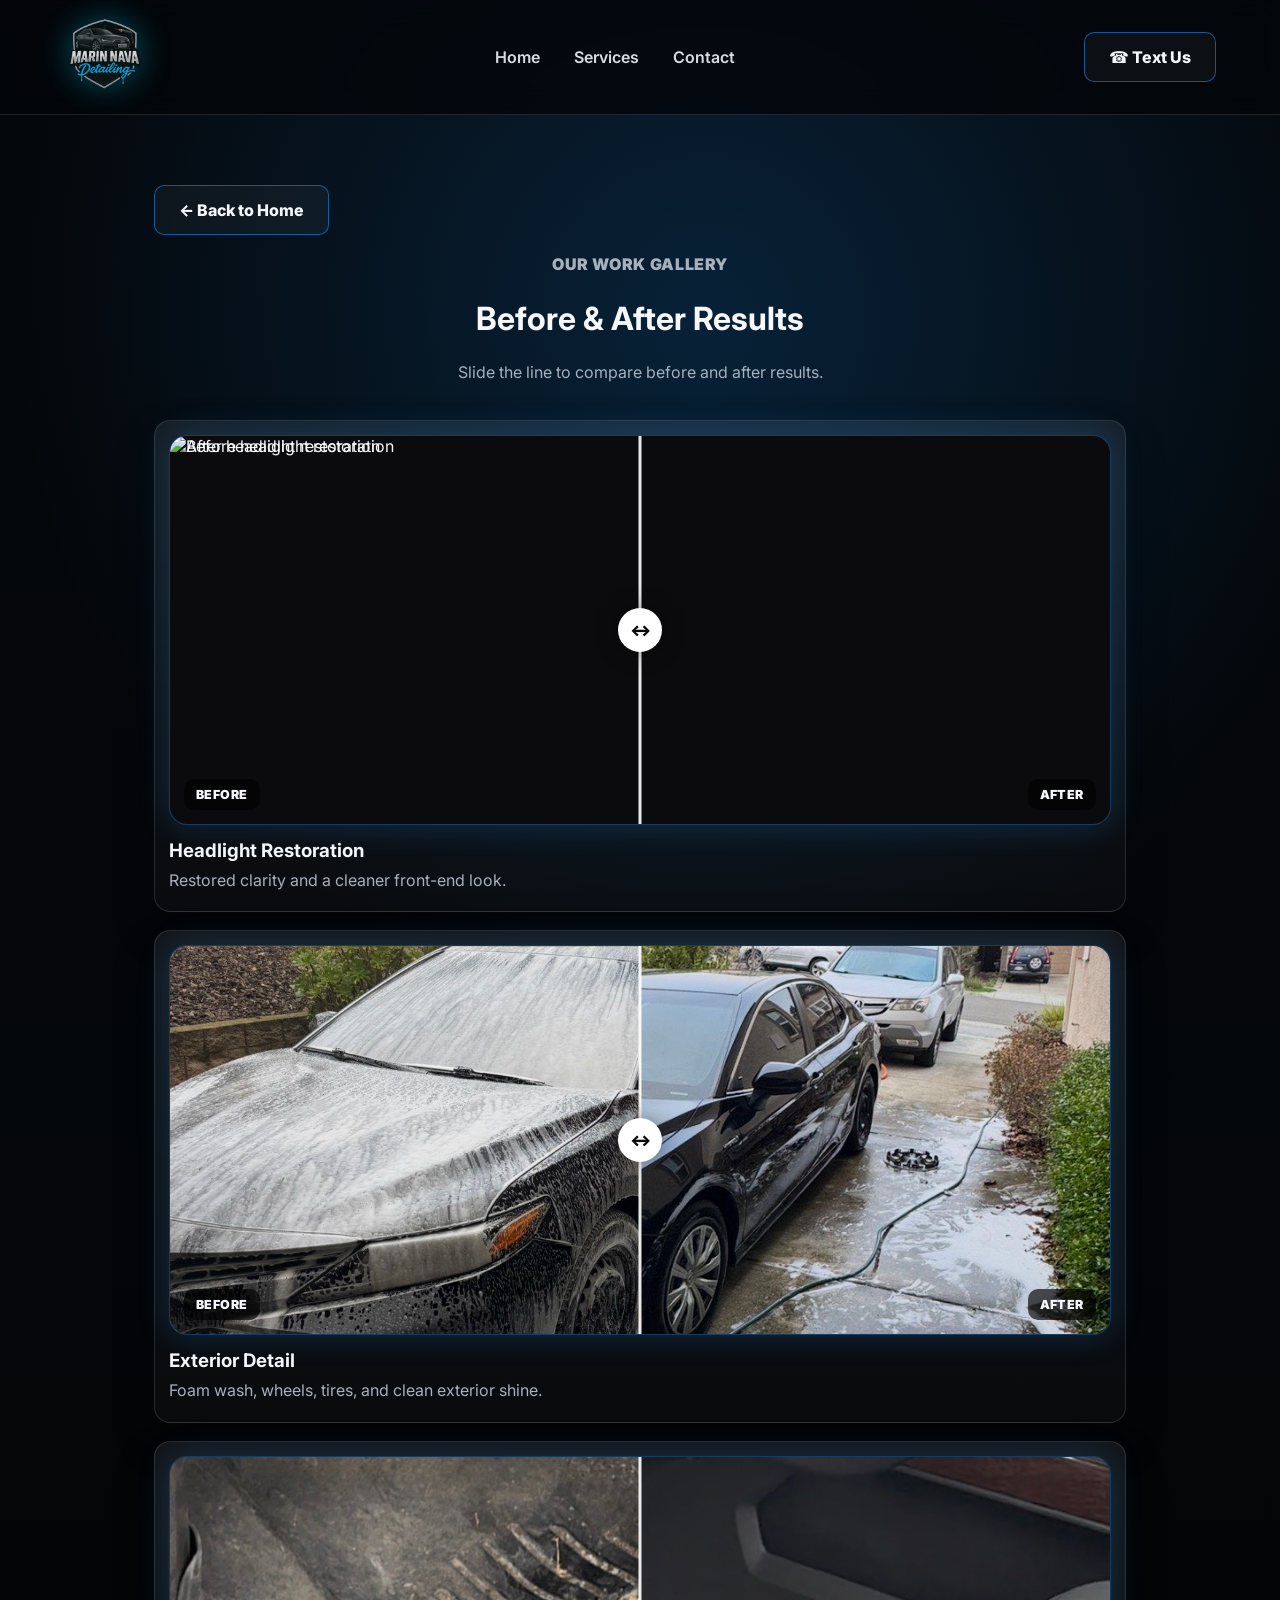
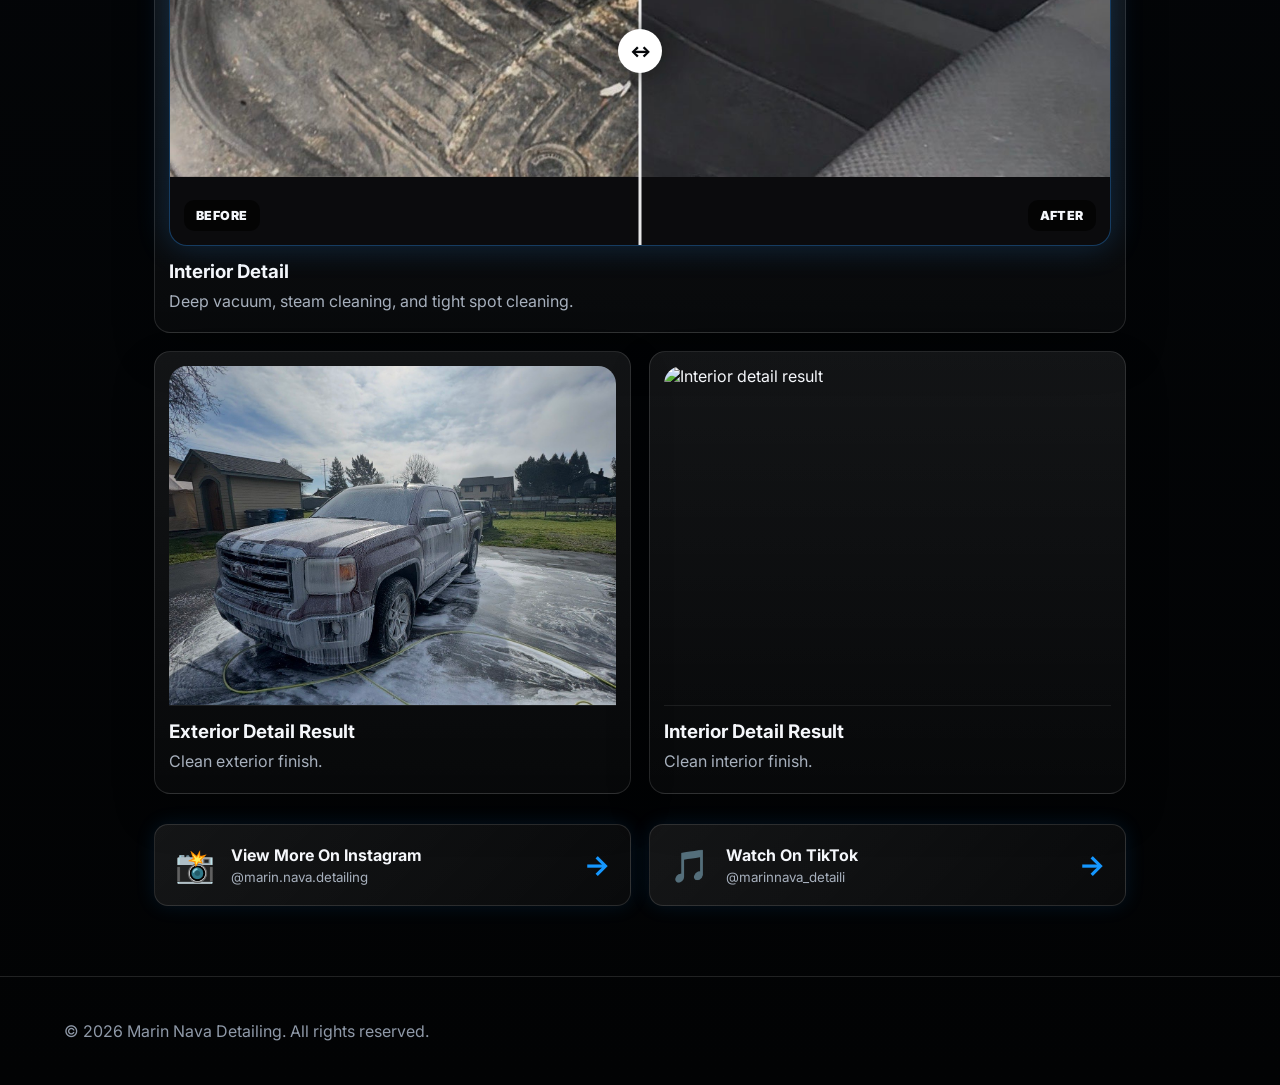
==== commit c132e1e0: "Update gallery.html" ====
--- a/gallery.html
+++ b/gallery.html
@@ -59,8 +59,8 @@
 
       <article class="gallery-card wide-card">
         <div class="compare-slider" style="--position: 50%;">
-          <img class="before-img" src="assets/gallery/interior-before.jpg" alt="Before interior detail">
-          <img class="after-img" src="assets/gallery/interior-after.jpg" alt="After interior detail">
+         <img class="before-img" src="assets/gallery/interior-before.jpg" alt="Before interior detail" style="object-fit: cover; object-position: center; height: 320px;">
+<img class="after-img" src="assets/gallery/interior-after.jpg" alt="After interior detail" style="object-fit: cover; object-position: center; height: 320px;">
           <div class="slider-line"></div>
           <div class="slider-button">↔</div>
           <input type="range" min="0" max="100" value="50" aria-label="Move to compare before and after interior detail">
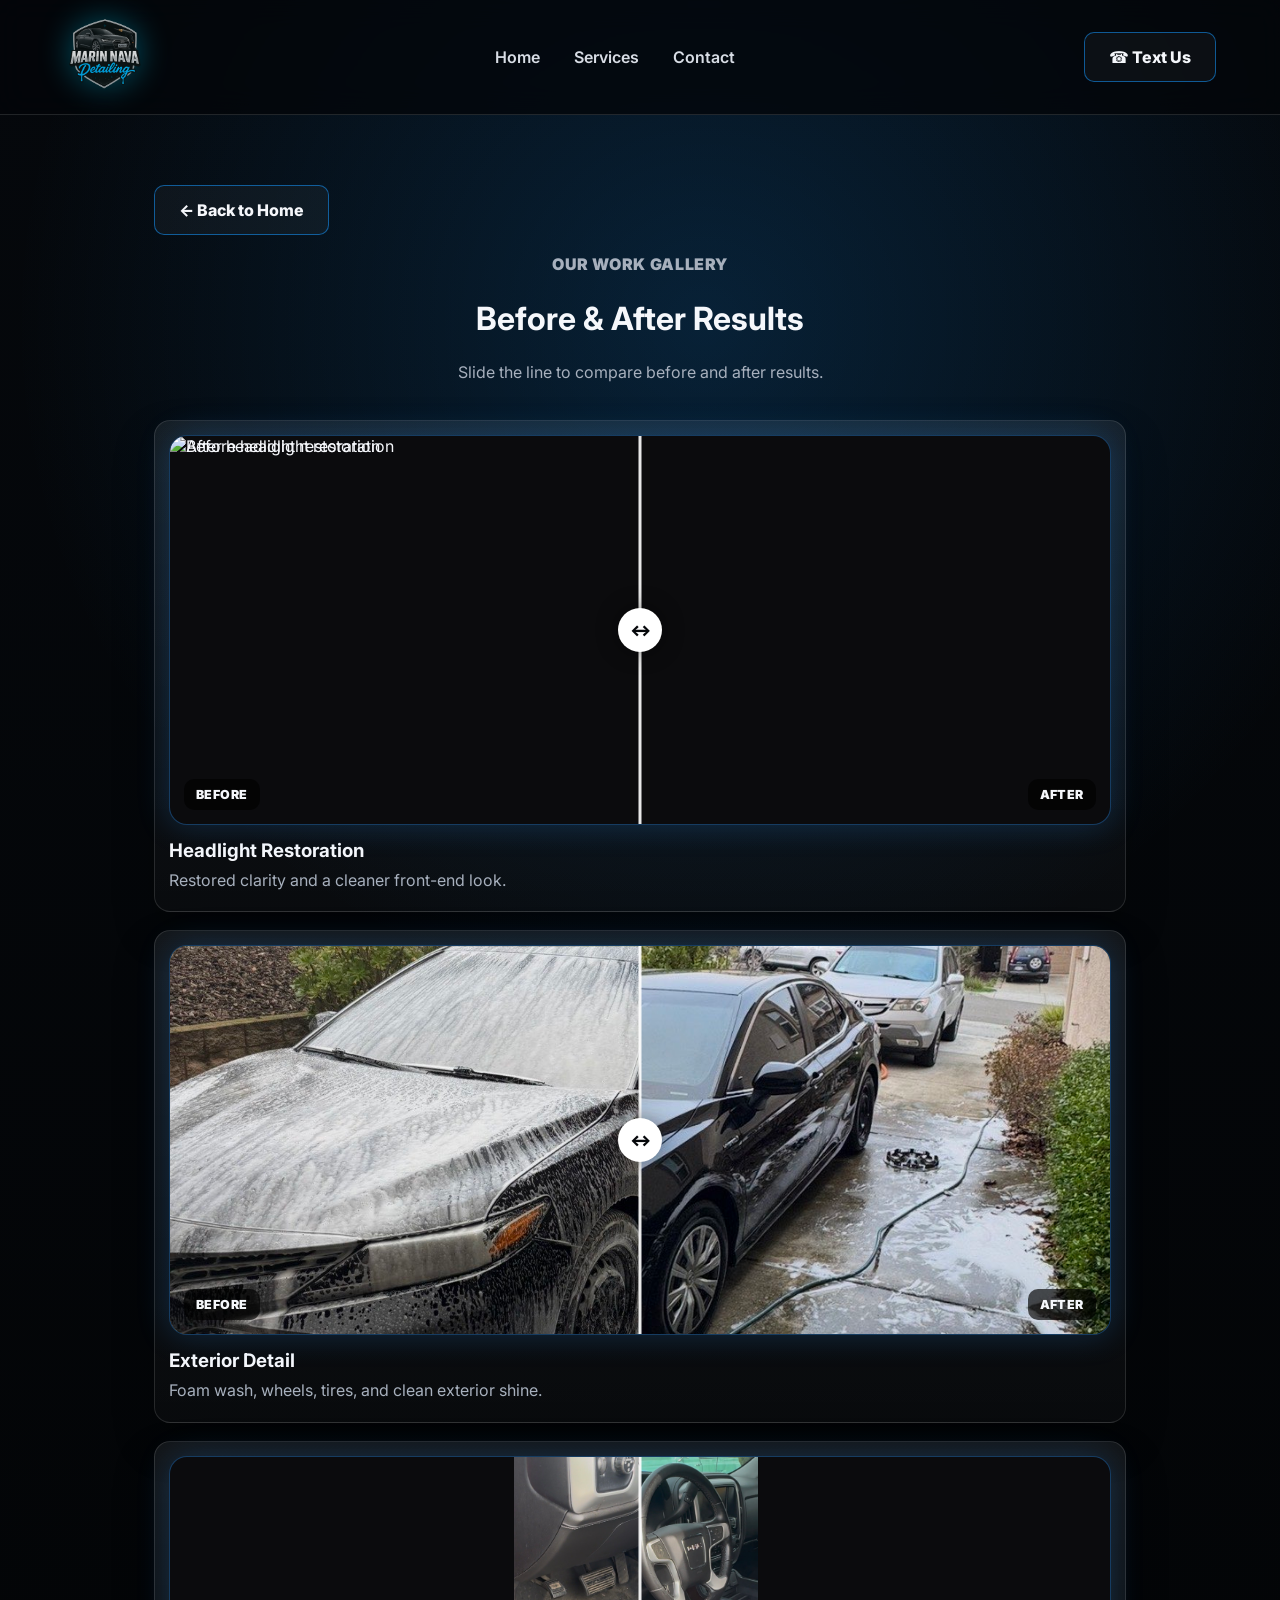
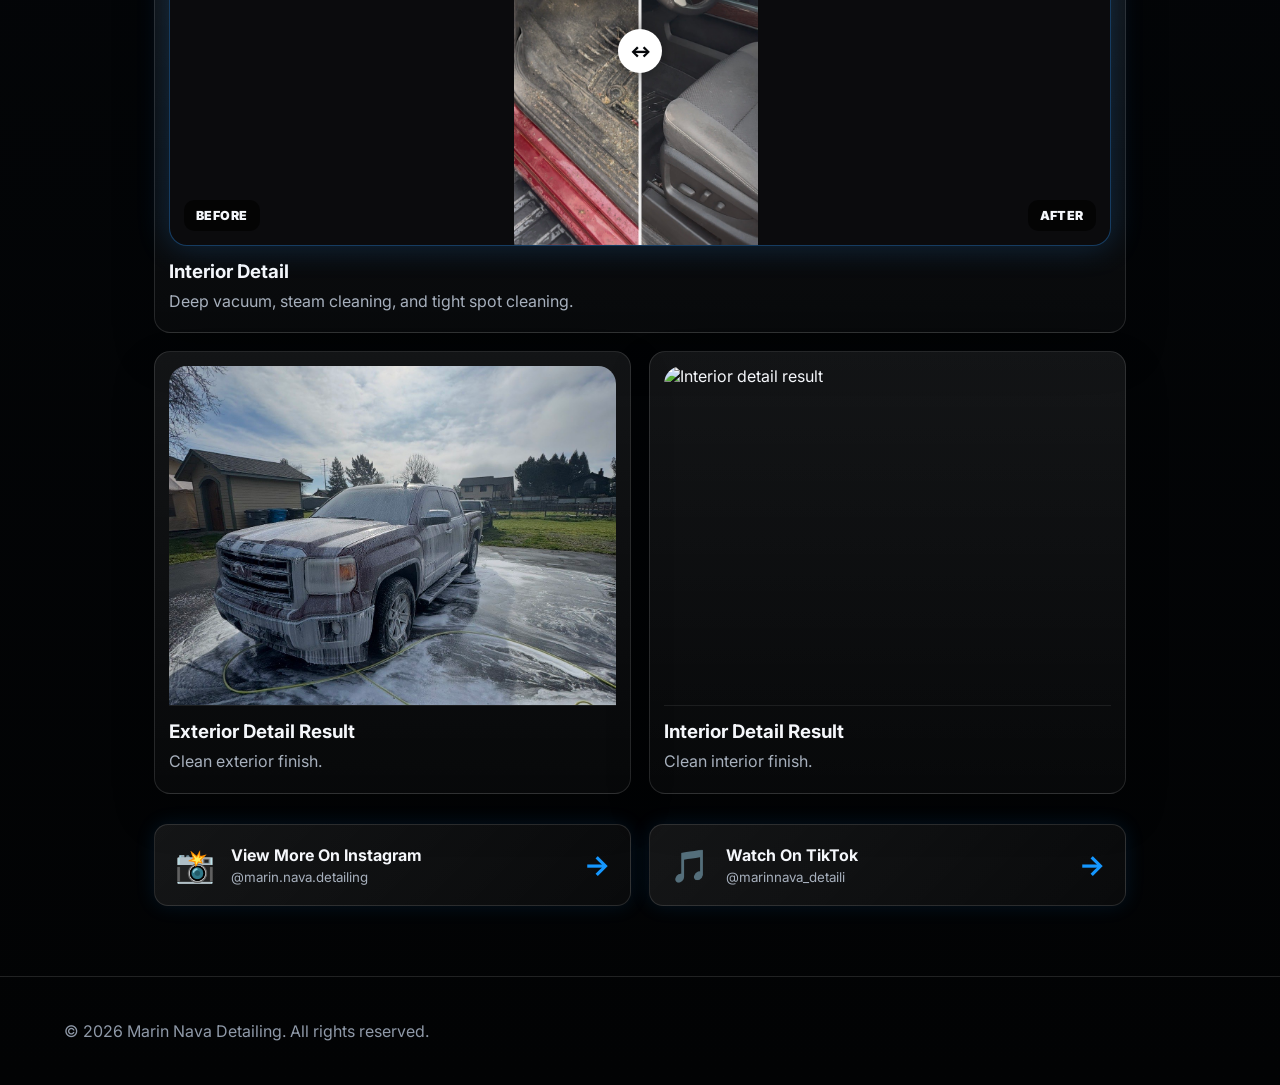
==== commit d4079b9e: "Update gallery.html" ====
--- a/gallery.html
+++ b/gallery.html
@@ -59,8 +59,8 @@
 
       <article class="gallery-card wide-card">
         <div class="compare-slider" style="--position: 50%;">
-         <img class="before-img" src="assets/gallery/interior-before.jpg" alt="Before interior detail" style="object-fit: cover; object-position: center; height: 320px;">
-<img class="after-img" src="assets/gallery/interior-after.jpg" alt="After interior detail" style="object-fit: cover; object-position: center; height: 320px;">
+         <img class="before-img" src="assets/gallery/interior-before.jpg" alt="Before interior detail" style="object-fit: contain; object-position: center;">
+<img class="after-img" src="assets/gallery/interior-after.jpg" alt="After interior detail" style="object-fit: contain; object-position: center;">
           <div class="slider-line"></div>
           <div class="slider-button">↔</div>
           <input type="range" min="0" max="100" value="50" aria-label="Move to compare before and after interior detail">
